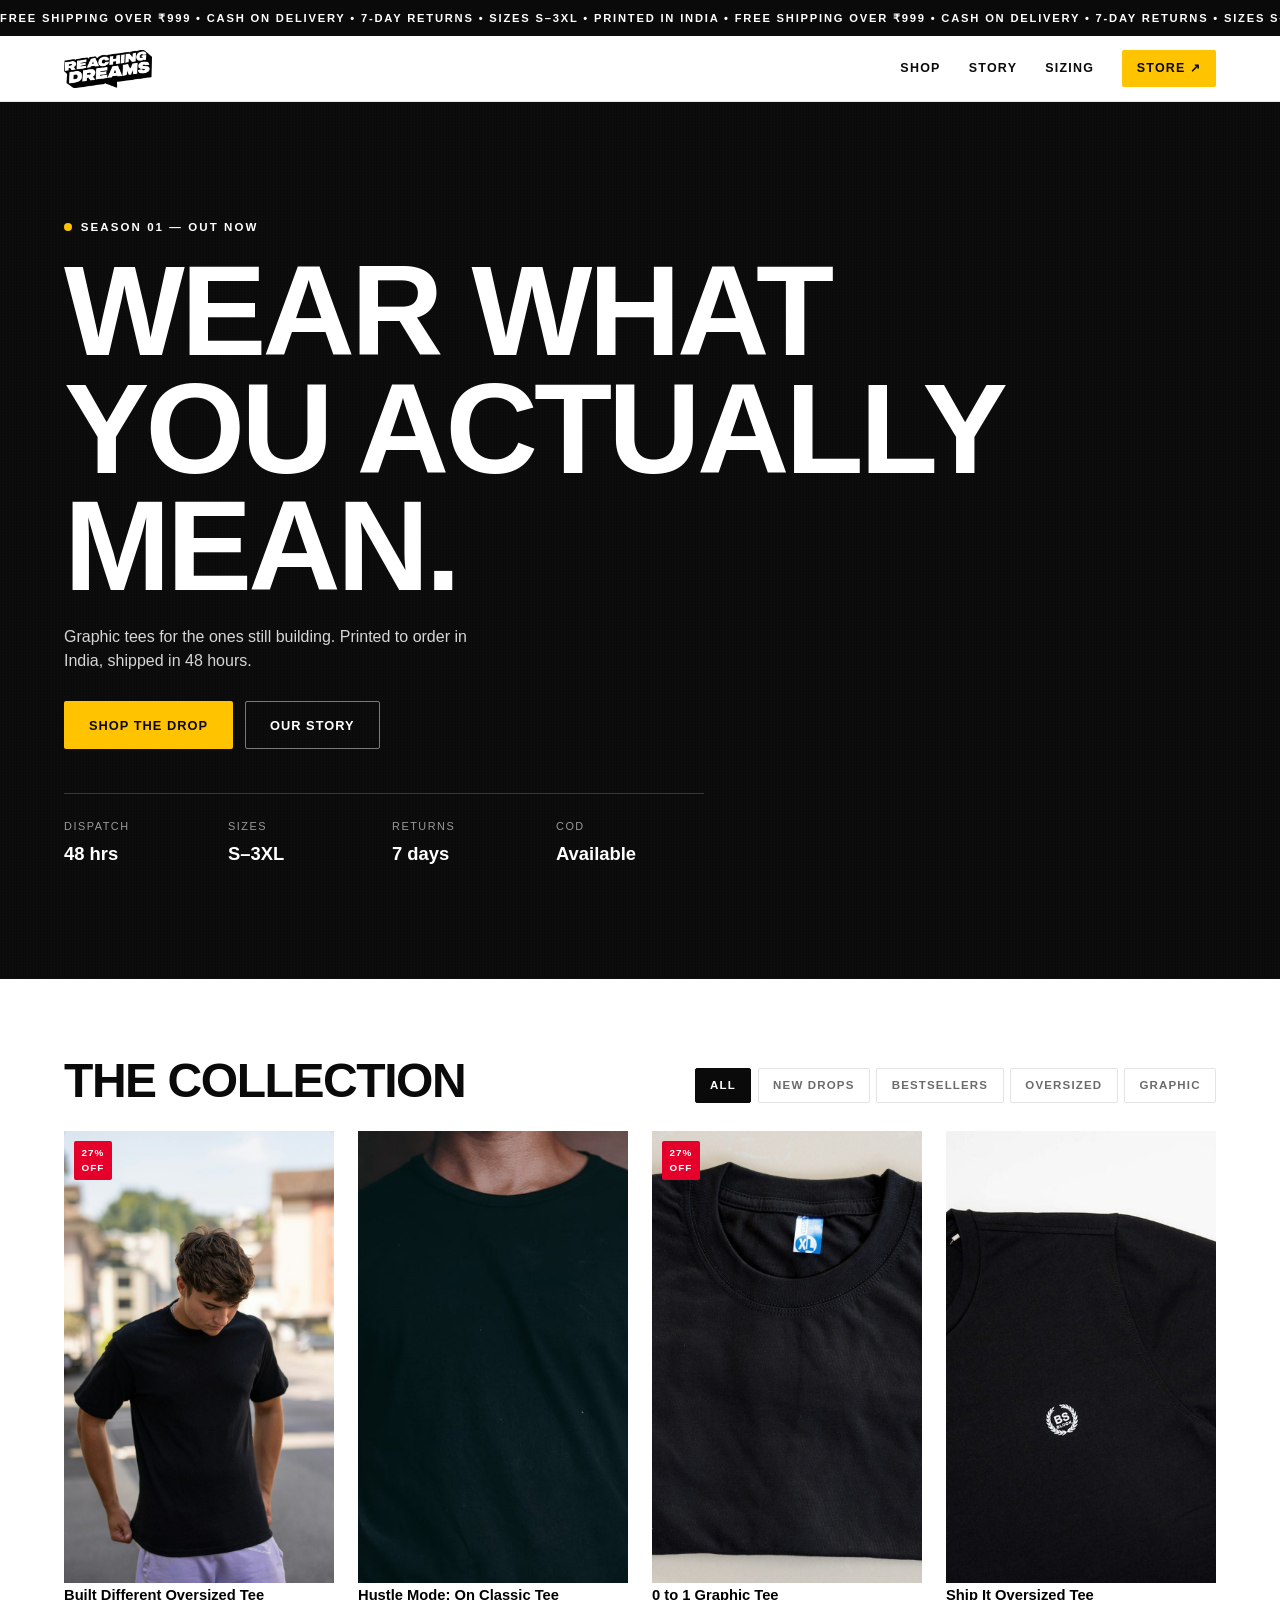
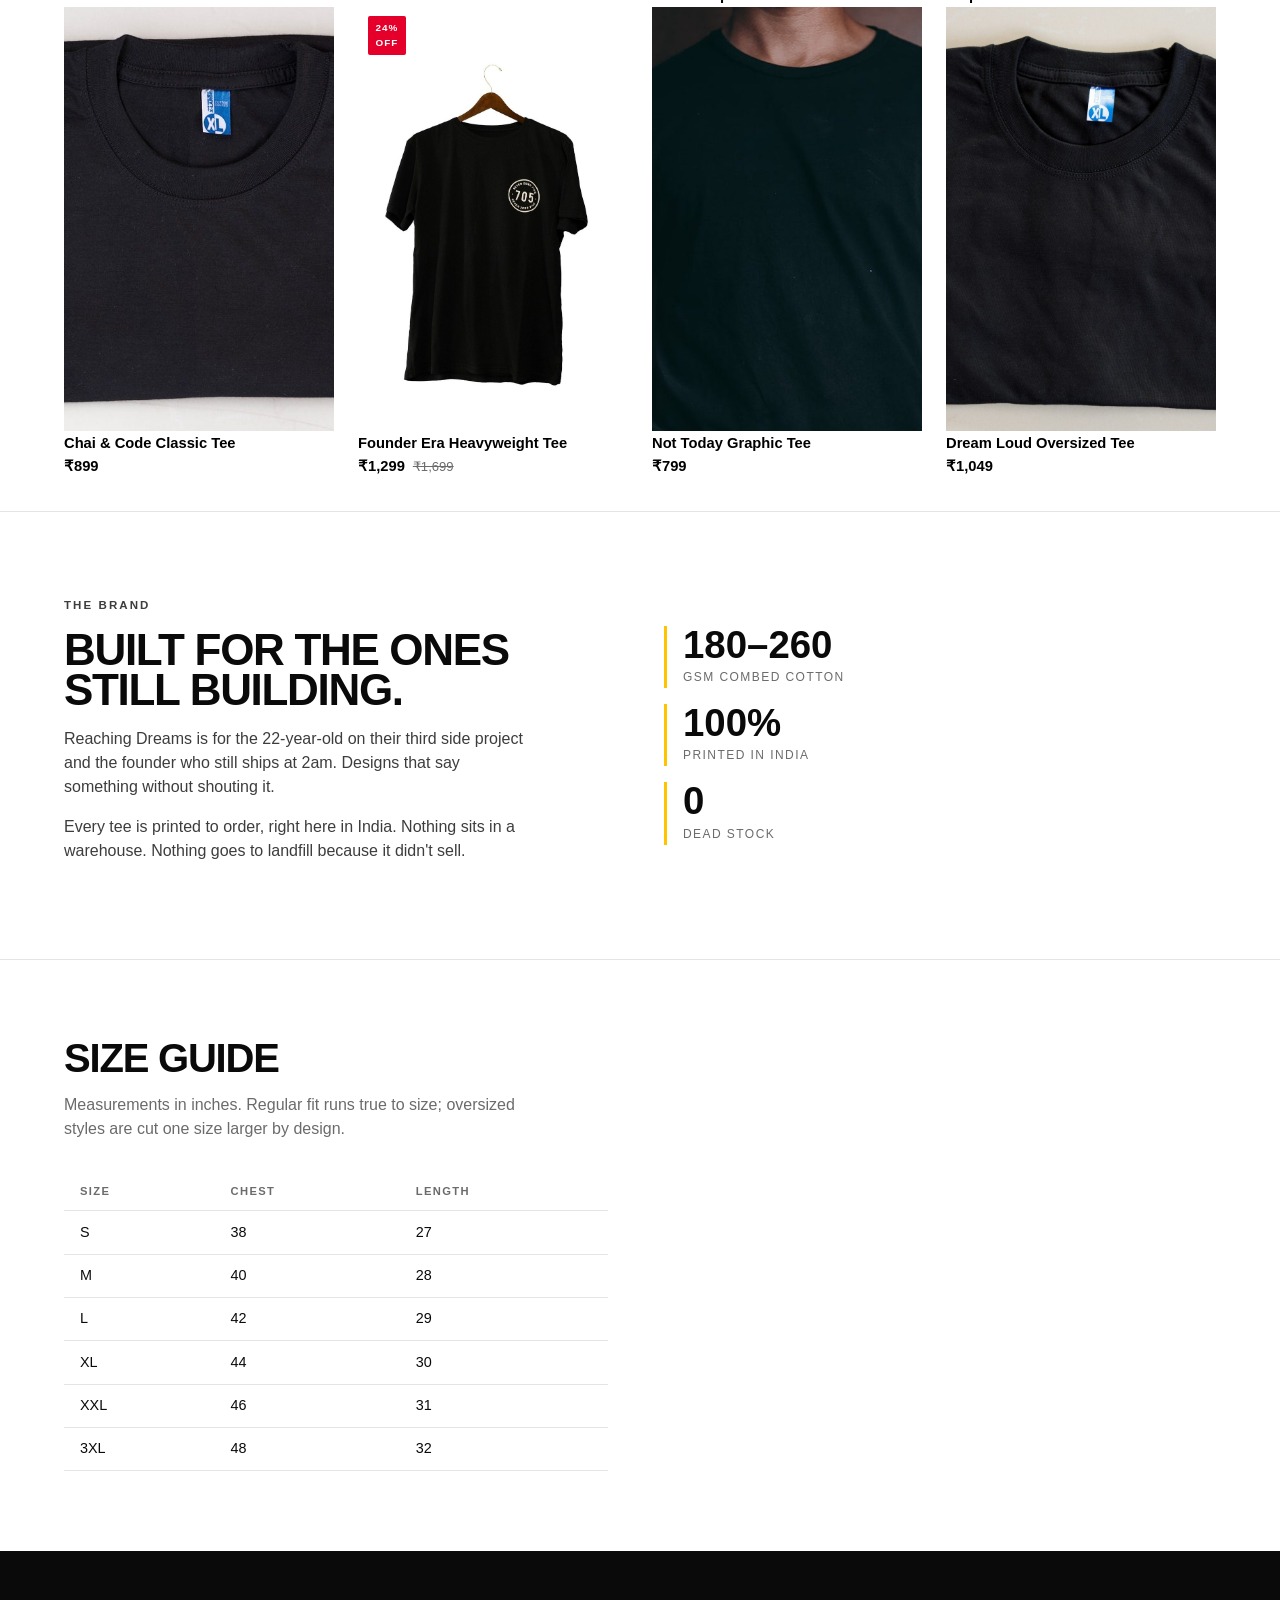
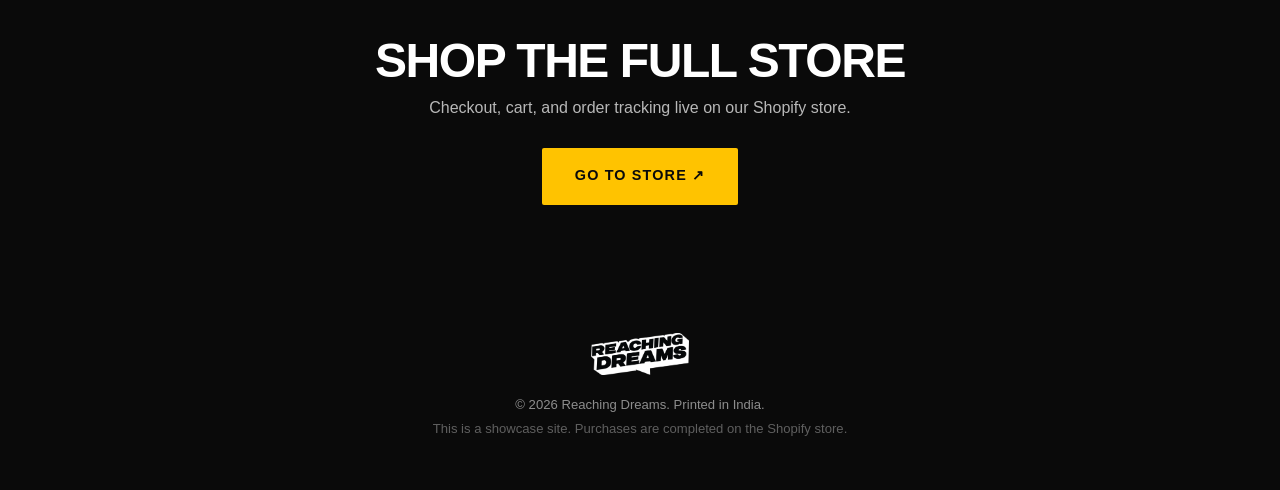
==== index.html @ a36d3ef8 "Static showcase site for GitHub Pages Plain HTML/CSS/vanilla JS, no framework and no build step. Pro" ====
<!doctype html>
<html lang="en">
<head>
<meta charset="utf-8">
<meta name="viewport" content="width=device-width, initial-scale=1">
<title>Reaching Dreams — Men's Graphic Tees, Printed in India</title>
<meta name="description" content="Graphic tees for people building something. Printed to order in India. Free shipping over ₹999, COD available, sizes S–3XL.">
<meta name="theme-color" content="#0A0A0A">
<link rel="icon" href="assets/rd-favicon.png">
<meta property="og:title" content="Reaching Dreams — Men's Graphic Tees">
<meta property="og:description" content="Graphic tees for people building something. Printed to order in India.">
<meta property="og:image" content="assets/rd-logo-on-dark.png">
<link rel="stylesheet" href="styles.css">
</head>
<body>

<a class="skip" href="#shop">Skip to products</a>

<div class="ticker" aria-hidden="true">
  <div class="ticker__track">
    <span>FREE SHIPPING OVER ₹999 • CASH ON DELIVERY • 7-DAY RETURNS • SIZES S–3XL • PRINTED IN INDIA •&nbsp;</span>
    <span>FREE SHIPPING OVER ₹999 • CASH ON DELIVERY • 7-DAY RETURNS • SIZES S–3XL • PRINTED IN INDIA •&nbsp;</span>
  </div>
</div>

<header class="nav">
  <a class="nav__logo" href="#top"><img src="assets/rd-logo-on-light.png" alt="Reaching Dreams"></a>
  <nav class="nav__links">
    <a href="#shop">Shop</a>
    <a href="#story">Story</a>
    <a href="#sizing">Sizing</a>
    <a class="nav__cta" href="https://xu3h0v-gg.myshopify.com" target="_blank" rel="noopener">Store ↗</a>
  </nav>
</header>

<main id="top">

  <section class="hero">
    <div class="hero__grain" aria-hidden="true"></div>
    <div class="hero__inner">
      <p class="eyebrow"><span class="dot"></span>Season 01 — out now</p>
      <h1>WEAR WHAT<br>YOU ACTUALLY<br>MEAN.</h1>
      <p class="hero__sub">Graphic tees for the ones still building. Printed to order in India, shipped in 48 hours.</p>
      <div class="hero__actions">
        <a class="btn btn--primary" href="#shop">Shop the drop</a>
        <a class="btn btn--ghost" href="#story">Our story</a>
      </div>
      <dl class="stats">
        <div><dt>Dispatch</dt><dd>48 hrs</dd></div>
        <div><dt>Sizes</dt><dd>S–3XL</dd></div>
        <div><dt>Returns</dt><dd>7 days</dd></div>
        <div><dt>COD</dt><dd>Available</dd></div>
      </dl>
    </div>
  </section>

  <section class="shop" id="shop">
    <div class="shop__head">
      <h2>THE COLLECTION</h2>
      <div class="filters" role="group" aria-label="Filter products">
        <button class="chip is-active" data-filter="all">All</button>
        <button class="chip" data-filter="new-drops">New Drops</button>
        <button class="chip" data-filter="bestsellers">Bestsellers</button>
        <button class="chip" data-filter="oversized">Oversized</button>
        <button class="chip" data-filter="graphic">Graphic</button>
      </div>
    </div>
    <div class="grid" id="grid" aria-live="polite"></div>
    <p class="grid__empty" id="empty" hidden>Nothing in this category yet.</p>
  </section>

  <section class="story" id="story">
    <div class="story__copy">
      <p class="eyebrow">The brand</p>
      <h2>BUILT FOR THE ONES STILL BUILDING.</h2>
      <p>Reaching Dreams is for the 22-year-old on their third side project and the founder who still ships at 2am. Designs that say something without shouting it.</p>
      <p>Every tee is printed to order, right here in India. Nothing sits in a warehouse. Nothing goes to landfill because it didn't sell.</p>
    </div>
    <div class="story__marks">
      <div><strong>180–260</strong><span>GSM combed cotton</span></div>
      <div><strong>100%</strong><span>Printed in India</span></div>
      <div><strong>0</strong><span>Dead stock</span></div>
    </div>
  </section>

  <section class="sizing" id="sizing">
    <h2>SIZE GUIDE</h2>
    <p class="sizing__note">Measurements in inches. Regular fit runs true to size; oversized styles are cut one size larger by design.</p>
    <div class="table-wrap">
      <table>
        <thead><tr><th>Size</th><th>Chest</th><th>Length</th></tr></thead>
        <tbody>
          <tr><td>S</td><td>38</td><td>27</td></tr>
          <tr><td>M</td><td>40</td><td>28</td></tr>
          <tr><td>L</td><td>42</td><td>29</td></tr>
          <tr><td>XL</td><td>44</td><td>30</td></tr>
          <tr><td>XXL</td><td>46</td><td>31</td></tr>
          <tr><td>3XL</td><td>48</td><td>32</td></tr>
        </tbody>
      </table>
    </div>
  </section>

  <section class="cta">
    <h2>SHOP THE FULL STORE</h2>
    <p>Checkout, cart, and order tracking live on our Shopify store.</p>
    <a class="btn btn--primary btn--lg" href="https://xu3h0v-gg.myshopify.com" target="_blank" rel="noopener">Go to store ↗</a>
  </section>

</main>

<footer class="foot">
  <img src="assets/rd-logo-on-dark.png" alt="Reaching Dreams">
  <p>© <span id="yr"></span> Reaching Dreams. Printed in India.</p>
  <p class="foot__note">This is a showcase site. Purchases are completed on the Shopify store.</p>
</footer>

<dialog class="modal" id="modal">
  <button class="modal__close" id="close" aria-label="Close">&times;</button>
  <div class="modal__body" id="modalBody"></div>
</dialog>

<script src="app.js"></script>
</body>
</html>
---- styles.css ----
/* Reaching Dreams — static showcase site */
:root {
  --ink: #0a0a0a;
  --paper: #ffffff;
  --muted: #6b6b6b;
  --line: #e4e4e4;
  --accent: #ffc300;
  --sale: #e4002b;
  --pad: clamp(1.25rem, 5vw, 5rem);
  --font: "Inter", -apple-system, BlinkMacSystemFont, "Segoe UI", Roboto, Helvetica, Arial, sans-serif;
}

* { box-sizing: border-box; }

html { scroll-behavior: smooth; }

body {
  margin: 0;
  background: var(--paper);
  color: var(--ink);
  font-family: var(--font);
  font-size: 16px;
  line-height: 1.5;
  -webkit-font-smoothing: antialiased;
}

h1, h2, h3 { margin: 0; letter-spacing: -0.03em; line-height: 0.92; text-transform: uppercase; }

img { max-width: 100%; display: block; }

.skip {
  position: absolute;
  left: -9999px;
}
.skip:focus {
  left: 1rem; top: 1rem; z-index: 100;
  background: var(--ink); color: #fff; padding: 0.6rem 1rem;
}

/* ------------------------------------------------------------------ ticker */
.ticker {
  background: var(--ink);
  color: #fff;
  overflow: hidden;
  padding-block: 0.6rem;
  font-size: 0.7rem;
  font-weight: 700;
  letter-spacing: 0.16em;
  white-space: nowrap;
}
.ticker__track { display: flex; width: max-content; animation: slide 32s linear infinite; }
@keyframes slide { to { transform: translateX(-50%); } }

/* --------------------------------------------------------------------- nav */
.nav {
  position: sticky; top: 0; z-index: 50;
  display: flex; align-items: center; justify-content: space-between; gap: 1rem;
  padding: 0.85rem var(--pad);
  background: rgb(255 255 255 / 88%);
  backdrop-filter: blur(10px);
  border-bottom: 1px solid var(--line);
}
.nav__logo img { height: 38px; width: auto; }
.nav__links { display: flex; align-items: center; gap: clamp(0.75rem, 2.5vw, 1.75rem); }
.nav__links a {
  color: var(--ink); text-decoration: none;
  font-size: 0.78rem; font-weight: 700; letter-spacing: 0.1em; text-transform: uppercase;
}
.nav__links a:hover { color: var(--muted); }
.nav__cta {
  background: var(--accent); padding: 0.55rem 0.9rem; border-radius: 2px;
}
.nav__cta:hover { filter: brightness(0.94); color: var(--ink) !important; }

/* -------------------------------------------------------------------- hero */
.hero {
  position: relative; isolation: isolate; overflow: clip;
  background: var(--ink); color: #fff;
  padding: clamp(3.5rem, 10vw, 7rem) var(--pad);
}
.hero__grain {
  position: absolute; inset: -50%; z-index: -1; opacity: 0.14; pointer-events: none;
  background-image: repeating-conic-gradient(rgb(255 255 255 / 9%) 0% 25%, transparent 0% 50%);
  background-size: 3px 3px;
  animation: grain 6s steps(6) infinite;
}
@keyframes grain {
  0%{transform:translate(0,0)} 20%{transform:translate(-3%,2%)} 40%{transform:translate(2%,-3%)}
  60%{transform:translate(-2%,-2%)} 80%{transform:translate(3%,3%)} 100%{transform:translate(0,0)}
}
.hero h1 { font-size: clamp(2.6rem, 10.5vw, 8rem); font-weight: 800; }
.hero__sub { max-width: 46ch; color: #d6d6d6; margin: 1.25rem 0 0; }
.hero__actions { display: flex; flex-wrap: wrap; gap: 0.75rem; margin-top: 1.75rem; }

.eyebrow {
  display: inline-flex; align-items: center; gap: 0.55rem; margin: 0 0 1rem;
  font-size: 0.72rem; font-weight: 700; letter-spacing: 0.18em; text-transform: uppercase;
}
.dot {
  width: 0.5rem; height: 0.5rem; border-radius: 50%;
  background: var(--accent); box-shadow: 0 0 0 0 var(--accent);
  animation: pulse 2s ease-out infinite;
}
@keyframes pulse { to { box-shadow: 0 0 0 0.7rem rgb(255 195 0 / 0%); } }

.stats {
  display: grid; grid-template-columns: repeat(auto-fit, minmax(7rem, 1fr));
  gap: 1rem; margin: 2.75rem 0 0; padding-top: 1.5rem;
  border-top: 1px solid rgb(255 255 255 / 18%); max-width: 40rem;
}
.stats dt { font-size: 0.68rem; letter-spacing: 0.14em; text-transform: uppercase; color: #9a9a9a; }
.stats dd { margin: 0.3rem 0 0; font-size: 1.15rem; font-weight: 800; }

/* ------------------------------------------------------------------ button */
.btn {
  display: inline-flex; align-items: center; gap: 0.5rem;
  padding: 0.85rem 1.5rem; border-radius: 2px; border: 1px solid transparent;
  font-size: 0.8rem; font-weight: 800; letter-spacing: 0.08em; text-transform: uppercase;
  text-decoration: none; cursor: pointer;
  transition: transform 0.16s ease, filter 0.16s ease;
}
.btn--primary { background: var(--accent); color: var(--ink); }
.btn--ghost { background: transparent; color: #fff; border-color: rgb(255 255 255 / 45%); }
.btn--lg { padding: 1.05rem 2rem; font-size: 0.9rem; }
.btn:hover { transform: translateY(-2px); filter: brightness(1.05); }

/* -------------------------------------------------------------------- shop */
.shop { padding: clamp(2.5rem, 7vw, 5rem) var(--pad); }
.shop__head {
  display: flex; flex-wrap: wrap; align-items: end; justify-content: space-between;
  gap: 1rem; margin-bottom: 1.75rem;
}
.shop h2 { font-size: clamp(1.75rem, 5vw, 3rem); font-weight: 800; }
.filters { display: flex; flex-wrap: wrap; gap: 0.4rem; }
.chip {
  padding: 0.5rem 0.9rem; border: 1px solid var(--line); background: #fff; color: var(--muted);
  font: inherit; font-size: 0.72rem; font-weight: 700; letter-spacing: 0.1em; text-transform: uppercase;
  border-radius: 2px; cursor: pointer;
}
.chip:hover { border-color: var(--ink); color: var(--ink); }
.chip.is-active { background: var(--ink); border-color: var(--ink); color: #fff; }

.grid {
  display: grid; gap: clamp(0.75rem, 2vw, 1.5rem);
  grid-template-columns: repeat(auto-fill, minmax(min(100%, 15rem), 1fr));
}
.grid__empty { color: var(--muted); }

.card { border: 0; background: none; padding: 0; text-align: left; font: inherit; cursor: pointer; }
.card__media {
  position: relative; overflow: hidden; background: #f4f4f4; aspect-ratio: 4 / 5; border-radius: 2px;
}
.card__media img {
  width: 100%; height: 100%; object-fit: cover;
  transition: transform 0.55s cubic-bezier(0.2, 0.6, 0.2, 1), opacity 0.3s ease;
}
.card__media img + img { position: absolute; inset: 0; opacity: 0; }
.card:hover .card__media img + img { opacity: 1; }
.card:hover .card__media img { transform: scale(1.05); }
.badge {
  position: absolute; top: 0.6rem; left: 0.6rem; z-index: 2;
  background: var(--sale); color: #fff; padding: 0.3rem 0.5rem; border-radius: 2px;
  font-size: 0.62rem; font-weight: 800; letter-spacing: 0.1em; text-transform: uppercase;
}
.card__title { margin: 0.7rem 0 0.2rem; font-size: 0.92rem; font-weight: 600; line-height: 1.3; }
.card__price { display: flex; align-items: baseline; gap: 0.5rem; font-size: 0.92rem; font-weight: 700; }
.card__was { color: var(--muted); font-weight: 400; text-decoration: line-through; font-size: 0.82rem; }

/* ------------------------------------------------------------------- story */
.story {
  display: grid; gap: clamp(1.5rem, 4vw, 3rem);
  grid-template-columns: repeat(auto-fit, minmax(min(100%, 20rem), 1fr));
  align-items: center;
  padding: clamp(2.5rem, 7vw, 5rem) var(--pad);
  border-block: 1px solid var(--line);
}
.story h2 { font-size: clamp(1.6rem, 4.5vw, 2.75rem); font-weight: 800; margin-bottom: 1rem; }
.story p { color: #3d3d3d; max-width: 52ch; }
.story__marks { display: grid; gap: 1rem; }
.story__marks div { border-left: 3px solid var(--accent); padding-left: 1rem; }
.story__marks strong { display: block; font-size: clamp(1.6rem, 4vw, 2.4rem); font-weight: 800; line-height: 1; }
.story__marks span { font-size: 0.75rem; letter-spacing: 0.12em; text-transform: uppercase; color: var(--muted); }

/* ------------------------------------------------------------------ sizing */
.sizing { padding: clamp(2.5rem, 7vw, 5rem) var(--pad); }
.sizing h2 { font-size: clamp(1.6rem, 4.5vw, 2.5rem); font-weight: 800; }
.sizing__note { color: var(--muted); max-width: 55ch; }
.table-wrap { overflow-x: auto; }
table { border-collapse: collapse; width: 100%; max-width: 34rem; margin-top: 1rem; }
th, td { text-align: left; padding: 0.65rem 1rem; border-bottom: 1px solid var(--line); font-size: 0.9rem; }
th { font-size: 0.7rem; letter-spacing: 0.12em; text-transform: uppercase; color: var(--muted); }

/* --------------------------------------------------------------------- cta */
.cta { background: var(--ink); color: #fff; text-align: center; padding: clamp(3rem, 8vw, 5.5rem) var(--pad); }
.cta h2 { font-size: clamp(1.75rem, 5vw, 3rem); font-weight: 800; }
.cta p { color: #b8b8b8; margin: 0.75rem 0 1.75rem; }

/* ------------------------------------------------------------------- footer */
.foot { background: var(--ink); color: #8d8d8d; text-align: center; padding: 2.5rem var(--pad) 3rem; }
.foot img { height: 42px; width: auto; margin: 0 auto 1.25rem; }
.foot p { margin: 0.25rem 0; font-size: 0.82rem; }
.foot__note { color: #5f5f5f; font-size: 0.72rem; }

/* -------------------------------------------------------------------- modal */
.modal {
  border: 0; padding: 0; max-width: min(56rem, 94vw); width: 100%;
  border-radius: 3px; background: #fff; color: var(--ink);
}
.modal::backdrop { background: rgb(0 0 0 / 68%); backdrop-filter: blur(3px); }
.modal__close {
  position: absolute; top: 0.4rem; right: 0.6rem; z-index: 3;
  border: 0; background: none; font-size: 2rem; line-height: 1; cursor: pointer; color: var(--ink);
}
.modal__body { display: grid; grid-template-columns: repeat(auto-fit, minmax(min(100%, 18rem), 1fr)); }
.modal__media { background: #f4f4f4; }
.modal__media img { width: 100%; height: 100%; object-fit: cover; aspect-ratio: 4/5; }
.modal__info { padding: clamp(1.25rem, 3vw, 2rem); }
.modal__info h3 { font-size: clamp(1.3rem, 3.5vw, 2rem); font-weight: 800; }
.modal__price { display: flex; align-items: baseline; gap: 0.6rem; margin: 0.75rem 0; font-size: 1.2rem; font-weight: 800; }
.modal__desc { color: #444; font-size: 0.92rem; }
.sizes { display: flex; flex-wrap: wrap; gap: 0.4rem; margin: 1rem 0 1.5rem; }
.sizes span {
  border: 1px solid var(--line); padding: 0.45rem 0.7rem; border-radius: 2px;
  font-size: 0.78rem; font-weight: 700;
}

@media (prefers-reduced-motion: reduce) {
  html { scroll-behavior: auto; }
  .ticker__track, .hero__grain, .dot { animation: none; }
  .btn, .card__media img { transition: none; }
}
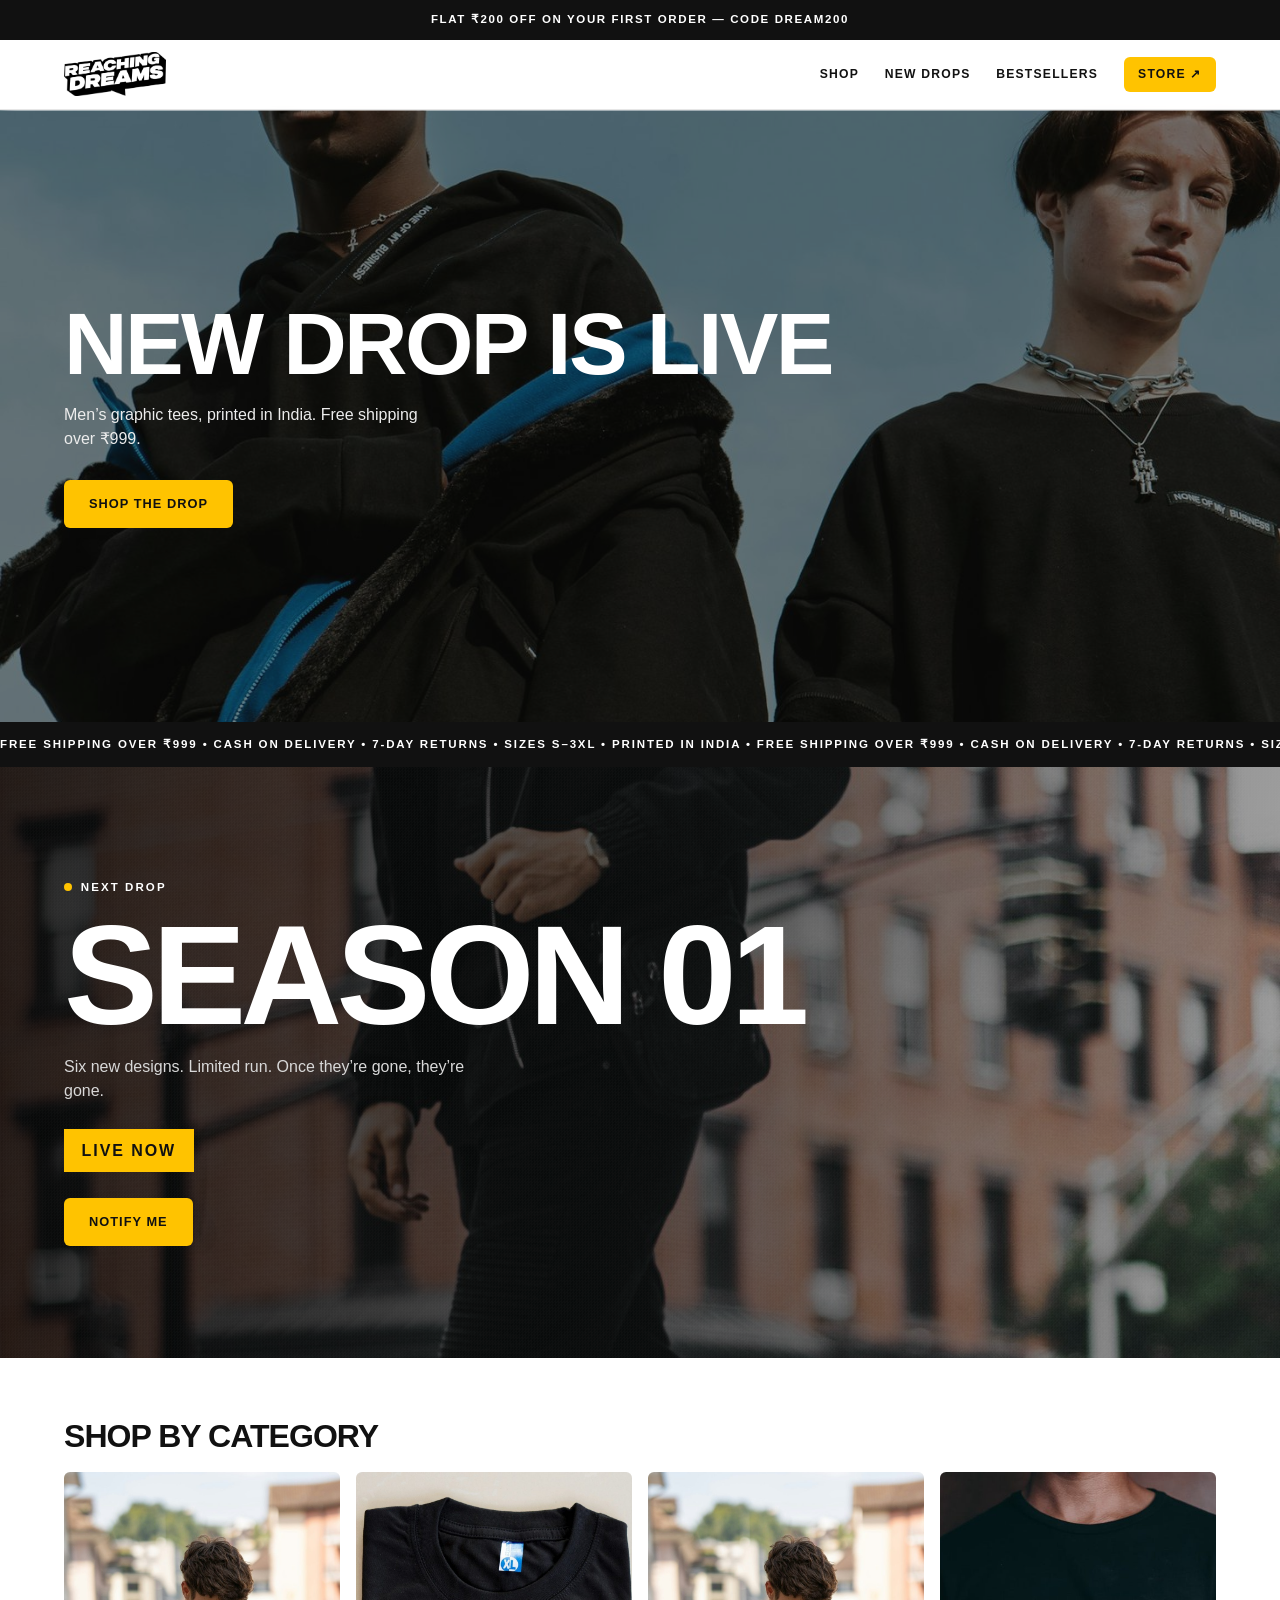
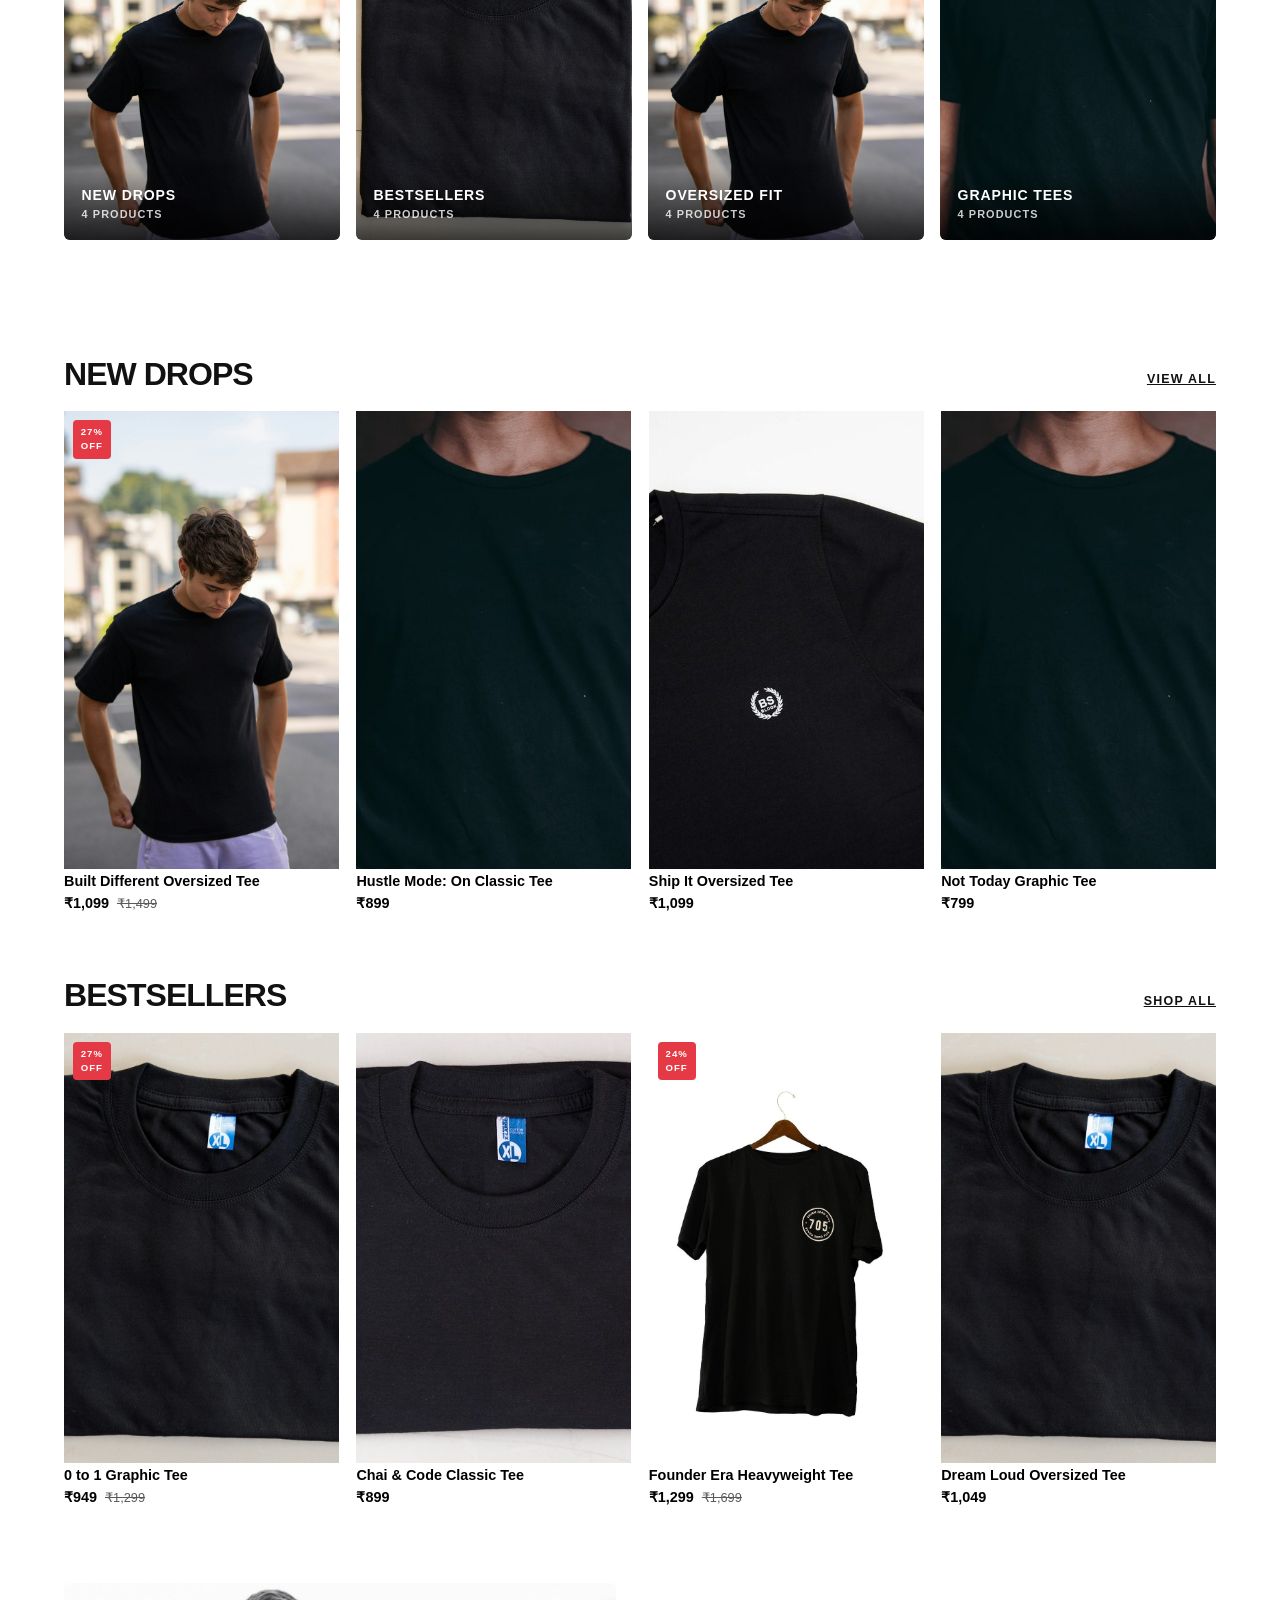
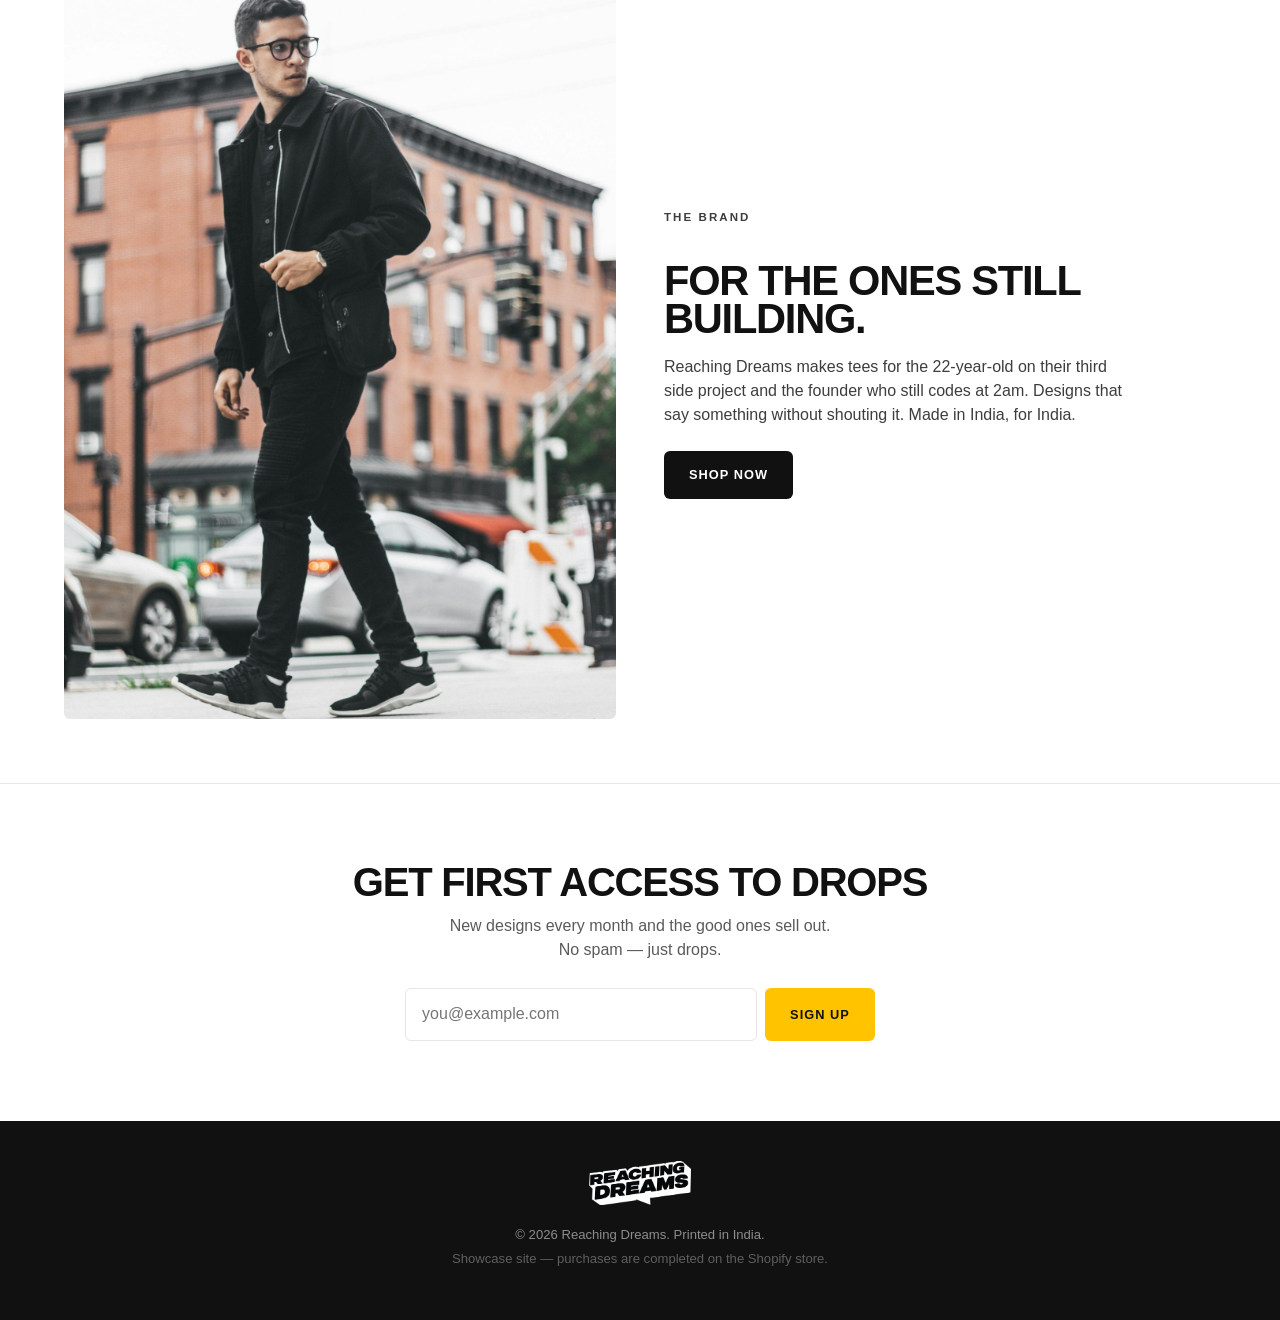
==== commit 84fd6c07: "Mirror the Shopify homepage exactly Rebuilt to match templates/index.json on theme #164834902228: sa" ====
--- a/index.html
+++ b/index.html
@@ -14,97 +14,107 @@
 </head>
 <body>
 
-<a class="skip" href="#shop">Skip to products</a>
+<a class="skip" href="#new-drops">Skip to products</a>
 
-<div class="ticker" aria-hidden="true">
-  <div class="ticker__track">
-    <span>FREE SHIPPING OVER ₹999 • CASH ON DELIVERY • 7-DAY RETURNS • SIZES S–3XL • PRINTED IN INDIA •&nbsp;</span>
-    <span>FREE SHIPPING OVER ₹999 • CASH ON DELIVERY • 7-DAY RETURNS • SIZES S–3XL • PRINTED IN INDIA •&nbsp;</span>
-  </div>
-</div>
+<!-- announcement bar -->
+<div class="announce">FLAT ₹200 OFF ON YOUR FIRST ORDER — CODE DREAM200</div>
 
+<!-- header -->
 <header class="nav">
   <a class="nav__logo" href="#top"><img src="assets/rd-logo-on-light.png" alt="Reaching Dreams"></a>
   <nav class="nav__links">
-    <a href="#shop">Shop</a>
-    <a href="#story">Story</a>
-    <a href="#sizing">Sizing</a>
+    <a href="#categories">Shop</a>
+    <a href="#new-drops">New Drops</a>
+    <a href="#bestsellers">Bestsellers</a>
     <a class="nav__cta" href="https://xu3h0v-gg.myshopify.com" target="_blank" rel="noopener">Store ↗</a>
   </nav>
 </header>
 
 <main id="top">
 
+  <!-- 1 ── hero -->
   <section class="hero">
-    <div class="hero__grain" aria-hidden="true"></div>
+    <img class="hero__bg" src="assets/hero.jpg" alt="" aria-hidden="true">
+    <div class="hero__scrim" aria-hidden="true"></div>
     <div class="hero__inner">
-      <p class="eyebrow"><span class="dot"></span>Season 01 — out now</p>
-      <h1>WEAR WHAT<br>YOU ACTUALLY<br>MEAN.</h1>
-      <p class="hero__sub">Graphic tees for the ones still building. Printed to order in India, shipped in 48 hours.</p>
-      <div class="hero__actions">
-        <a class="btn btn--primary" href="#shop">Shop the drop</a>
-        <a class="btn btn--ghost" href="#story">Our story</a>
-      </div>
-      <dl class="stats">
-        <div><dt>Dispatch</dt><dd>48 hrs</dd></div>
-        <div><dt>Sizes</dt><dd>S–3XL</dd></div>
-        <div><dt>Returns</dt><dd>7 days</dd></div>
-        <div><dt>COD</dt><dd>Available</dd></div>
-      </dl>
+      <h1>NEW DROP IS LIVE</h1>
+      <p class="hero__sub">Men’s graphic tees, printed in India. Free shipping over ₹999.</p>
+      <a class="btn btn--primary" href="#new-drops">SHOP THE DROP</a>
     </div>
   </section>
 
-  <section class="shop" id="shop">
-    <div class="shop__head">
-      <h2>THE COLLECTION</h2>
-      <div class="filters" role="group" aria-label="Filter products">
-        <button class="chip is-active" data-filter="all">All</button>
-        <button class="chip" data-filter="new-drops">New Drops</button>
-        <button class="chip" data-filter="bestsellers">Bestsellers</button>
-        <button class="chip" data-filter="oversized">Oversized</button>
-        <button class="chip" data-filter="graphic">Graphic</button>
+  <!-- 2 ── ticker -->
+  <div class="ticker" aria-hidden="true">
+    <div class="ticker__track">
+      <span>FREE SHIPPING OVER ₹999 • CASH ON DELIVERY • 7-DAY RETURNS • SIZES S–3XL • PRINTED IN INDIA •&nbsp;</span>
+      <span>FREE SHIPPING OVER ₹999 • CASH ON DELIVERY • 7-DAY RETURNS • SIZES S–3XL • PRINTED IN INDIA •&nbsp;</span>
+    </div>
+  </div>
+
+  <!-- 3 ── drop countdown -->
+  <section class="drop">
+    <img class="drop__bg" src="assets/story.jpg" alt="" aria-hidden="true">
+    <div class="drop__scrim" aria-hidden="true"></div>
+    <div class="drop__grain" aria-hidden="true"></div>
+    <div class="drop__inner">
+      <p class="eyebrow"><span class="dot"></span>Next drop</p>
+      <h2 class="drop__heading">SEASON 01</h2>
+      <p class="drop__sub">Six new designs. Limited run. Once they’re gone, they’re gone.</p>
+      <div class="drop__timer" id="timer" data-deadline="2026-08-15T18:00:00+05:30" role="timer">
+        <div class="drop__unit"><span class="drop__num" data-unit="days">--</span><span class="drop__label">days</span></div>
+        <div class="drop__unit"><span class="drop__num" data-unit="hours">--</span><span class="drop__label">hours</span></div>
+        <div class="drop__unit"><span class="drop__num" data-unit="mins">--</span><span class="drop__label">mins</span></div>
+        <div class="drop__unit"><span class="drop__num" data-unit="secs">--</span><span class="drop__label">secs</span></div>
       </div>
-    </div>
-    <div class="grid" id="grid" aria-live="polite"></div>
-    <p class="grid__empty" id="empty" hidden>Nothing in this category yet.</p>
-  </section>
-
-  <section class="story" id="story">
-    <div class="story__copy">
-      <p class="eyebrow">The brand</p>
-      <h2>BUILT FOR THE ONES STILL BUILDING.</h2>
-      <p>Reaching Dreams is for the 22-year-old on their third side project and the founder who still ships at 2am. Designs that say something without shouting it.</p>
-      <p>Every tee is printed to order, right here in India. Nothing sits in a warehouse. Nothing goes to landfill because it didn't sell.</p>
-    </div>
-    <div class="story__marks">
-      <div><strong>180–260</strong><span>GSM combed cotton</span></div>
-      <div><strong>100%</strong><span>Printed in India</span></div>
-      <div><strong>0</strong><span>Dead stock</span></div>
+      <a class="btn btn--primary" href="#signup">Notify me</a>
     </div>
   </section>
 
-  <section class="sizing" id="sizing">
-    <h2>SIZE GUIDE</h2>
-    <p class="sizing__note">Measurements in inches. Regular fit runs true to size; oversized styles are cut one size larger by design.</p>
-    <div class="table-wrap">
-      <table>
-        <thead><tr><th>Size</th><th>Chest</th><th>Length</th></tr></thead>
-        <tbody>
-          <tr><td>S</td><td>38</td><td>27</td></tr>
-          <tr><td>M</td><td>40</td><td>28</td></tr>
-          <tr><td>L</td><td>42</td><td>29</td></tr>
-          <tr><td>XL</td><td>44</td><td>30</td></tr>
-          <tr><td>XXL</td><td>46</td><td>31</td></tr>
-          <tr><td>3XL</td><td>48</td><td>32</td></tr>
-        </tbody>
-      </table>
+  <!-- 4 ── category tiles -->
+  <section class="cats" id="categories">
+    <h2 class="sec-title">SHOP BY CATEGORY</h2>
+    <div class="cats__grid" id="cats"></div>
+  </section>
+
+  <!-- 5 ── new drops -->
+  <section class="shop" id="new-drops">
+    <div class="shop__head">
+      <h3 class="sec-title">NEW DROPS</h3>
+      <a class="link" href="https://xu3h0v-gg.myshopify.com/collections/new-drops" target="_blank" rel="noopener">View all</a>
+    </div>
+    <div class="grid" data-collection="new-drops"></div>
+  </section>
+
+  <!-- 6 ── bestsellers -->
+  <section class="shop" id="bestsellers">
+    <div class="shop__head">
+      <h3 class="sec-title">BESTSELLERS</h3>
+      <a class="link" href="https://xu3h0v-gg.myshopify.com/collections/bestsellers" target="_blank" rel="noopener">Shop all</a>
+    </div>
+    <div class="grid" data-collection="bestsellers"></div>
+  </section>
+
+  <!-- 7 ── brand story -->
+  <section class="story" id="story">
+    <div class="story__media"><img src="assets/story.jpg" alt="Reaching Dreams"></div>
+    <div class="story__copy">
+      <p class="eyebrow">THE BRAND</p>
+      <h2>For the ones still building.</h2>
+      <p>Reaching Dreams makes tees for the 22-year-old on their third side project and the founder who still codes at 2am. Designs that say something without shouting it. Made in India, for India.</p>
+      <a class="btn btn--dark" href="#new-drops">Shop now</a>
     </div>
   </section>
 
-  <section class="cta">
-    <h2>SHOP THE FULL STORE</h2>
-    <p>Checkout, cart, and order tracking live on our Shopify store.</p>
-    <a class="btn btn--primary btn--lg" href="https://xu3h0v-gg.myshopify.com" target="_blank" rel="noopener">Go to store ↗</a>
+  <!-- 8 ── email signup -->
+  <section class="signup" id="signup">
+    <h2>GET FIRST ACCESS TO DROPS</h2>
+    <p>New designs every month and the good ones sell out. No spam — just drops.</p>
+    <form class="signup__form" id="signupForm">
+      <label class="sr-only" for="email">Email address</label>
+      <input id="email" type="email" required placeholder="you@example.com" autocomplete="email">
+      <button class="btn btn--primary" type="submit">Sign up</button>
+    </form>
+    <p class="signup__note" id="signupNote" hidden></p>
   </section>
 
 </main>
@@ -112,7 +122,7 @@
 <footer class="foot">
   <img src="assets/rd-logo-on-dark.png" alt="Reaching Dreams">
   <p>© <span id="yr"></span> Reaching Dreams. Printed in India.</p>
-  <p class="foot__note">This is a showcase site. Purchases are completed on the Shopify store.</p>
+  <p class="foot__note">Showcase site — purchases are completed on the Shopify store.</p>
 </footer>
 
 <dialog class="modal" id="modal">
--- a/styles.css
+++ b/styles.css
@@ -1,231 +1,240 @@
-/* Reaching Dreams — static showcase site */
+/* Reaching Dreams — static mirror of the Shopify homepage.
+   Section order and copy match templates/index.json on theme #164834902228. */
 :root {
-  --ink: #0a0a0a;
+  --ink: #111111;
   --paper: #ffffff;
-  --muted: #6b6b6b;
-  --line: #e4e4e4;
-  --accent: #ffc300;
-  --sale: #e4002b;
+  --muted: #5a5a5a;
+  --line: #e6e6e6;
+  --accent: #ffc300;          /* primary CTA, matches theme */
+  --sale: #e63946;            /* sale badge, matches theme */
   --pad: clamp(1.25rem, 5vw, 5rem);
+  --radius: 6px;              /* theme card_corner_radius */
   --font: "Inter", -apple-system, BlinkMacSystemFont, "Segoe UI", Roboto, Helvetica, Arial, sans-serif;
 }
 
 * { box-sizing: border-box; }
-
 html { scroll-behavior: smooth; }
 
 body {
-  margin: 0;
-  background: var(--paper);
-  color: var(--ink);
-  font-family: var(--font);
-  font-size: 16px;
-  line-height: 1.5;
+  margin: 0; background: var(--paper); color: var(--ink);
+  font-family: var(--font); font-size: 16px; line-height: 1.5;
   -webkit-font-smoothing: antialiased;
 }
 
 h1, h2, h3 { margin: 0; letter-spacing: -0.03em; line-height: 0.92; text-transform: uppercase; }
-
 img { max-width: 100%; display: block; }
 
-.skip {
-  position: absolute;
-  left: -9999px;
-}
-.skip:focus {
-  left: 1rem; top: 1rem; z-index: 100;
-  background: var(--ink); color: #fff; padding: 0.6rem 1rem;
-}
-
-/* ------------------------------------------------------------------ ticker */
-.ticker {
-  background: var(--ink);
-  color: #fff;
-  overflow: hidden;
-  padding-block: 0.6rem;
-  font-size: 0.7rem;
-  font-weight: 700;
-  letter-spacing: 0.16em;
-  white-space: nowrap;
-}
-.ticker__track { display: flex; width: max-content; animation: slide 32s linear infinite; }
-@keyframes slide { to { transform: translateX(-50%); } }
+.sr-only, .skip { position: absolute; left: -9999px; }
+.skip:focus { left: 1rem; top: 1rem; z-index: 100; background: var(--ink); color: #fff; padding: .6rem 1rem; }
+
+.sec-title { font-size: clamp(1.35rem, 3.6vw, 2rem); font-weight: 800; }
+.link {
+  color: var(--ink); font-size: .78rem; font-weight: 700;
+  letter-spacing: .1em; text-transform: uppercase;
+}
+
+/* ----------------------------------------------------------- announcement */
+.announce {
+  background: #111; color: #fff; text-align: center;
+  padding: .7rem 1rem; font-size: .72rem; font-weight: 700; letter-spacing: .14em;
+}
 
 /* --------------------------------------------------------------------- nav */
 .nav {
   position: sticky; top: 0; z-index: 50;
   display: flex; align-items: center; justify-content: space-between; gap: 1rem;
-  padding: 0.85rem var(--pad);
-  background: rgb(255 255 255 / 88%);
-  backdrop-filter: blur(10px);
+  padding: .8rem var(--pad);
+  background: rgb(255 255 255 / 90%); backdrop-filter: blur(10px);
   border-bottom: 1px solid var(--line);
 }
-.nav__logo img { height: 38px; width: auto; }
-.nav__links { display: flex; align-items: center; gap: clamp(0.75rem, 2.5vw, 1.75rem); }
+.nav__logo img { height: 44px; width: auto; }
+@media (max-width: 640px) { .nav__logo img { height: 32px; } }
+.nav__links { display: flex; align-items: center; gap: clamp(.7rem, 2.5vw, 1.6rem); }
 .nav__links a {
   color: var(--ink); text-decoration: none;
-  font-size: 0.78rem; font-weight: 700; letter-spacing: 0.1em; text-transform: uppercase;
+  font-size: .76rem; font-weight: 700; letter-spacing: .1em; text-transform: uppercase;
 }
 .nav__links a:hover { color: var(--muted); }
-.nav__cta {
-  background: var(--accent); padding: 0.55rem 0.9rem; border-radius: 2px;
-}
-.nav__cta:hover { filter: brightness(0.94); color: var(--ink) !important; }
+.nav__cta { background: var(--accent); padding: .55rem .9rem; border-radius: var(--radius); }
+.nav__cta:hover { color: var(--ink); filter: brightness(.94); }
 
 /* -------------------------------------------------------------------- hero */
 .hero {
   position: relative; isolation: isolate; overflow: clip;
-  background: var(--ink); color: #fff;
-  padding: clamp(3.5rem, 10vw, 7rem) var(--pad);
-}
-.hero__grain {
-  position: absolute; inset: -50%; z-index: -1; opacity: 0.14; pointer-events: none;
+  min-height: clamp(26rem, 68vh, 40rem);
+  display: grid; align-items: center;
+  padding: clamp(3rem, 9vw, 6rem) var(--pad);
+  color: #fff;
+}
+.hero__bg { position: absolute; inset: 0; width: 100%; height: 100%; object-fit: cover; z-index: -2; }
+.hero__scrim { position: absolute; inset: 0; z-index: -1; background: rgb(13 13 13 / 50%); }
+.hero h1 { font-size: clamp(2.5rem, 9vw, 5.5rem); font-weight: 800; }
+.hero__sub { max-width: 42ch; margin: 1.1rem 0 1.8rem; color: #ececec; }
+
+/* ------------------------------------------------------------------ ticker */
+.ticker {
+  background: #111; color: #fff; overflow: hidden; padding-block: .85rem;
+  font-size: .72rem; font-weight: 700; letter-spacing: .16em; white-space: nowrap;
+}
+.ticker__track { display: flex; width: max-content; animation: slide 32s linear infinite; }
+@keyframes slide { to { transform: translateX(-50%); } }
+
+/* -------------------------------------------------------------------- drop */
+.drop {
+  position: relative; isolation: isolate; overflow: clip;
+  background: #0a0a0a; color: #fff;
+  padding: clamp(3.5rem, 9vw, 7rem) var(--pad);
+}
+.drop__bg { position: absolute; inset: 0; width: 100%; height: 100%; object-fit: cover; z-index: -3; }
+.drop__scrim {
+  position: absolute; inset: 0; z-index: -2;
+  background: linear-gradient(100deg, rgb(0 0 0 / 84%) 0%, rgb(0 0 0 / 64%) 45%, rgb(0 0 0 / 34%) 100%);
+}
+.drop__grain {
+  position: absolute; inset: -50%; z-index: -1; opacity: .16; pointer-events: none;
   background-image: repeating-conic-gradient(rgb(255 255 255 / 9%) 0% 25%, transparent 0% 50%);
-  background-size: 3px 3px;
-  animation: grain 6s steps(6) infinite;
+  background-size: 3px 3px; animation: grain 6s steps(6) infinite;
 }
 @keyframes grain {
   0%{transform:translate(0,0)} 20%{transform:translate(-3%,2%)} 40%{transform:translate(2%,-3%)}
   60%{transform:translate(-2%,-2%)} 80%{transform:translate(3%,3%)} 100%{transform:translate(0,0)}
 }
-.hero h1 { font-size: clamp(2.6rem, 10.5vw, 8rem); font-weight: 800; }
-.hero__sub { max-width: 46ch; color: #d6d6d6; margin: 1.25rem 0 0; }
-.hero__actions { display: flex; flex-wrap: wrap; gap: 0.75rem; margin-top: 1.75rem; }
+.drop__inner { max-width: 62rem; display: grid; gap: 1.2rem; justify-items: start; }
+.drop__heading { font-size: clamp(2.75rem, 11vw, 9rem); font-weight: 800; line-height: .86; letter-spacing: -.04em; }
+.drop__sub { margin: 0; max-width: 46ch; color: #d8d8d8; }
 
 .eyebrow {
-  display: inline-flex; align-items: center; gap: 0.55rem; margin: 0 0 1rem;
-  font-size: 0.72rem; font-weight: 700; letter-spacing: 0.18em; text-transform: uppercase;
+  display: inline-flex; align-items: center; gap: .55rem; margin: 0;
+  font-size: .72rem; font-weight: 700; letter-spacing: .18em; text-transform: uppercase;
 }
 .dot {
-  width: 0.5rem; height: 0.5rem; border-radius: 50%;
-  background: var(--accent); box-shadow: 0 0 0 0 var(--accent);
-  animation: pulse 2s ease-out infinite;
-}
-@keyframes pulse { to { box-shadow: 0 0 0 0.7rem rgb(255 195 0 / 0%); } }
-
-.stats {
-  display: grid; grid-template-columns: repeat(auto-fit, minmax(7rem, 1fr));
-  gap: 1rem; margin: 2.75rem 0 0; padding-top: 1.5rem;
-  border-top: 1px solid rgb(255 255 255 / 18%); max-width: 40rem;
-}
-.stats dt { font-size: 0.68rem; letter-spacing: 0.14em; text-transform: uppercase; color: #9a9a9a; }
-.stats dd { margin: 0.3rem 0 0; font-size: 1.15rem; font-weight: 800; }
+  width: .5rem; height: .5rem; border-radius: 50%; background: var(--accent);
+  box-shadow: 0 0 0 0 var(--accent); animation: pulse 2s ease-out infinite;
+}
+@keyframes pulse { to { box-shadow: 0 0 0 .75rem rgb(255 195 0 / 0%); } }
+
+.drop__timer { display: flex; gap: clamp(.5rem, 2vw, 1.25rem); margin-block: .4rem; }
+.drop__unit {
+  min-width: clamp(3.75rem, 9vw, 5.5rem); padding: .7rem .5rem; text-align: center;
+  background: rgb(255 255 255 / 8%); border: 1px solid rgb(255 255 255 / 16%);
+  backdrop-filter: blur(6px);
+}
+.drop__num {
+  display: block; font-size: clamp(1.5rem, 4vw, 2.5rem); font-weight: 800;
+  line-height: 1; font-variant-numeric: tabular-nums;
+}
+.drop__label {
+  display: block; margin-top: .35rem; font-size: .62rem;
+  letter-spacing: .16em; text-transform: uppercase; opacity: .7;
+}
+.drop__live {
+  display: inline-block; padding: .6rem 1.1rem; background: var(--accent); color: #111;
+  font-weight: 800; letter-spacing: .12em; text-transform: uppercase;
+}
 
 /* ------------------------------------------------------------------ button */
 .btn {
-  display: inline-flex; align-items: center; gap: 0.5rem;
-  padding: 0.85rem 1.5rem; border-radius: 2px; border: 1px solid transparent;
-  font-size: 0.8rem; font-weight: 800; letter-spacing: 0.08em; text-transform: uppercase;
-  text-decoration: none; cursor: pointer;
-  transition: transform 0.16s ease, filter 0.16s ease;
-}
-.btn--primary { background: var(--accent); color: var(--ink); }
-.btn--ghost { background: transparent; color: #fff; border-color: rgb(255 255 255 / 45%); }
-.btn--lg { padding: 1.05rem 2rem; font-size: 0.9rem; }
+  display: inline-flex; align-items: center; gap: .5rem;
+  padding: .85rem 1.5rem; border-radius: var(--radius); border: 1px solid transparent;
+  font-size: .8rem; font-weight: 800; letter-spacing: .08em; text-transform: uppercase;
+  text-decoration: none; cursor: pointer; font-family: inherit;
+  transition: transform .16s ease, filter .16s ease;
+}
+.btn--primary { background: var(--accent); color: #111; }
+.btn--dark { background: #111; color: #fff; }
 .btn:hover { transform: translateY(-2px); filter: brightness(1.05); }
 
+/* -------------------------------------------------------- category tiles */
+.cats { padding: clamp(2.25rem, 6vw, 4rem) var(--pad); }
+.cats__grid {
+  display: grid; gap: clamp(.6rem, 1.6vw, 1rem); margin-top: 1.25rem;
+  grid-template-columns: repeat(auto-fit, minmax(min(100%, 13rem), 1fr));
+}
+.tile {
+  position: relative; overflow: hidden; border-radius: var(--radius);
+  aspect-ratio: 3 / 4; color: #fff; text-decoration: none; background: #eee;
+}
+.tile img { width: 100%; height: 100%; object-fit: cover; transition: transform .5s cubic-bezier(.2,.6,.2,1); }
+.tile:hover img { transform: scale(1.05); }
+.tile__label {
+  position: absolute; inset: auto 0 0 0; padding: 1.1rem;
+  background: linear-gradient(transparent, rgb(0 0 0 / 72%));
+  font-size: .88rem; font-weight: 800; letter-spacing: .06em; text-transform: uppercase;
+}
+.tile__count { display: block; font-size: .68rem; font-weight: 600; opacity: .8; letter-spacing: .1em; }
+
 /* -------------------------------------------------------------------- shop */
-.shop { padding: clamp(2.5rem, 7vw, 5rem) var(--pad); }
-.shop__head {
-  display: flex; flex-wrap: wrap; align-items: end; justify-content: space-between;
-  gap: 1rem; margin-bottom: 1.75rem;
-}
-.shop h2 { font-size: clamp(1.75rem, 5vw, 3rem); font-weight: 800; }
-.filters { display: flex; flex-wrap: wrap; gap: 0.4rem; }
-.chip {
-  padding: 0.5rem 0.9rem; border: 1px solid var(--line); background: #fff; color: var(--muted);
-  font: inherit; font-size: 0.72rem; font-weight: 700; letter-spacing: 0.1em; text-transform: uppercase;
-  border-radius: 2px; cursor: pointer;
-}
-.chip:hover { border-color: var(--ink); color: var(--ink); }
-.chip.is-active { background: var(--ink); border-color: var(--ink); color: #fff; }
-
+.shop { padding: clamp(2rem, 5.5vw, 3.5rem) var(--pad); }
+.shop__head { display: flex; align-items: end; justify-content: space-between; gap: 1rem; margin-bottom: 1.4rem; }
 .grid {
-  display: grid; gap: clamp(0.75rem, 2vw, 1.5rem);
-  grid-template-columns: repeat(auto-fill, minmax(min(100%, 15rem), 1fr));
-}
-.grid__empty { color: var(--muted); }
+  display: grid; gap: clamp(.75rem, 1.6vw, 1.1rem);
+  grid-template-columns: repeat(auto-fill, minmax(min(100%, 14rem), 1fr));
+}
 
 .card { border: 0; background: none; padding: 0; text-align: left; font: inherit; cursor: pointer; }
 .card__media {
-  position: relative; overflow: hidden; background: #f4f4f4; aspect-ratio: 4 / 5; border-radius: 2px;
+  position: relative; overflow: hidden; background: #f4f4f4;
+  aspect-ratio: 4 / 5; border-radius: var(--radius);
 }
 .card__media img {
   width: 100%; height: 100%; object-fit: cover;
-  transition: transform 0.55s cubic-bezier(0.2, 0.6, 0.2, 1), opacity 0.3s ease;
+  transition: transform .55s cubic-bezier(.2,.6,.2,1), opacity .3s ease;
 }
 .card__media img + img { position: absolute; inset: 0; opacity: 0; }
 .card:hover .card__media img + img { opacity: 1; }
-.card:hover .card__media img { transform: scale(1.05); }
+.card:hover .card__media img { transform: scale(1.04); }
 .badge {
-  position: absolute; top: 0.6rem; left: 0.6rem; z-index: 2;
-  background: var(--sale); color: #fff; padding: 0.3rem 0.5rem; border-radius: 2px;
-  font-size: 0.62rem; font-weight: 800; letter-spacing: 0.1em; text-transform: uppercase;
-}
-.card__title { margin: 0.7rem 0 0.2rem; font-size: 0.92rem; font-weight: 600; line-height: 1.3; }
-.card__price { display: flex; align-items: baseline; gap: 0.5rem; font-size: 0.92rem; font-weight: 700; }
-.card__was { color: var(--muted); font-weight: 400; text-decoration: line-through; font-size: 0.82rem; }
+  position: absolute; top: .55rem; left: .55rem; z-index: 2;
+  background: var(--sale); color: #fff; padding: .3rem .5rem; border-radius: 4px;
+  font-size: .6rem; font-weight: 800; letter-spacing: .1em; text-transform: uppercase;
+}
+.card__title { margin: .7rem 0 .2rem; font-size: .9rem; font-weight: 600; line-height: 1.3; }
+.card__price { display: flex; align-items: baseline; gap: .5rem; font-size: .9rem; font-weight: 700; }
+.card__was { color: var(--muted); font-weight: 400; text-decoration: line-through; font-size: .8rem; }
 
 /* ------------------------------------------------------------------- story */
 .story {
   display: grid; gap: clamp(1.5rem, 4vw, 3rem);
   grid-template-columns: repeat(auto-fit, minmax(min(100%, 20rem), 1fr));
-  align-items: center;
-  padding: clamp(2.5rem, 7vw, 5rem) var(--pad);
-  border-block: 1px solid var(--line);
-}
-.story h2 { font-size: clamp(1.6rem, 4.5vw, 2.75rem); font-weight: 800; margin-bottom: 1rem; }
-.story p { color: #3d3d3d; max-width: 52ch; }
-.story__marks { display: grid; gap: 1rem; }
-.story__marks div { border-left: 3px solid var(--accent); padding-left: 1rem; }
-.story__marks strong { display: block; font-size: clamp(1.6rem, 4vw, 2.4rem); font-weight: 800; line-height: 1; }
-.story__marks span { font-size: 0.75rem; letter-spacing: 0.12em; text-transform: uppercase; color: var(--muted); }
-
-/* ------------------------------------------------------------------ sizing */
-.sizing { padding: clamp(2.5rem, 7vw, 5rem) var(--pad); }
-.sizing h2 { font-size: clamp(1.6rem, 4.5vw, 2.5rem); font-weight: 800; }
-.sizing__note { color: var(--muted); max-width: 55ch; }
-.table-wrap { overflow-x: auto; }
-table { border-collapse: collapse; width: 100%; max-width: 34rem; margin-top: 1rem; }
-th, td { text-align: left; padding: 0.65rem 1rem; border-bottom: 1px solid var(--line); font-size: 0.9rem; }
-th { font-size: 0.7rem; letter-spacing: 0.12em; text-transform: uppercase; color: var(--muted); }
-
-/* --------------------------------------------------------------------- cta */
-.cta { background: var(--ink); color: #fff; text-align: center; padding: clamp(3rem, 8vw, 5.5rem) var(--pad); }
-.cta h2 { font-size: clamp(1.75rem, 5vw, 3rem); font-weight: 800; }
-.cta p { color: #b8b8b8; margin: 0.75rem 0 1.75rem; }
+  align-items: center; padding: clamp(2.5rem, 6vw, 4rem) var(--pad);
+}
+.story__media img { border-radius: var(--radius); aspect-ratio: 3/4; object-fit: cover; width: 100%; }
+.story h2 { font-size: clamp(1.6rem, 4.2vw, 2.6rem); font-weight: 800; margin: .75rem 0 1rem; }
+.story p { color: #3d3d3d; max-width: 52ch; margin-bottom: 1.5rem; }
+
+/* ------------------------------------------------------------------ signup */
+.signup { text-align: center; padding: clamp(3rem, 8vw, 5rem) var(--pad); border-top: 1px solid var(--line); }
+.signup h2 { font-size: clamp(1.5rem, 4.5vw, 2.5rem); font-weight: 800; }
+.signup p { color: var(--muted); margin: .8rem auto 1.6rem; max-width: 44ch; }
+.signup__form { display: flex; flex-wrap: wrap; gap: .5rem; justify-content: center; }
+.signup__form input {
+  flex: 1 1 16rem; max-width: 22rem; padding: .85rem 1rem;
+  border: 1px solid var(--line); border-radius: var(--radius); font: inherit;
+}
+.signup__note { margin-top: 1rem; font-size: .85rem; color: var(--muted); }
 
 /* ------------------------------------------------------------------- footer */
-.foot { background: var(--ink); color: #8d8d8d; text-align: center; padding: 2.5rem var(--pad) 3rem; }
-.foot img { height: 42px; width: auto; margin: 0 auto 1.25rem; }
-.foot p { margin: 0.25rem 0; font-size: 0.82rem; }
-.foot__note { color: #5f5f5f; font-size: 0.72rem; }
+.foot { background: #111; color: #8d8d8d; text-align: center; padding: 2.5rem var(--pad) 3rem; }
+.foot img { height: 44px; width: auto; margin: 0 auto 1.25rem; }
+.foot p { margin: .25rem 0; font-size: .82rem; }
+.foot__note { color: #5f5f5f; font-size: .72rem; }
 
 /* -------------------------------------------------------------------- modal */
-.modal {
-  border: 0; padding: 0; max-width: min(56rem, 94vw); width: 100%;
-  border-radius: 3px; background: #fff; color: var(--ink);
-}
+.modal { border: 0; padding: 0; max-width: min(56rem, 94vw); width: 100%; border-radius: var(--radius); background: #fff; color: var(--ink); }
 .modal::backdrop { background: rgb(0 0 0 / 68%); backdrop-filter: blur(3px); }
-.modal__close {
-  position: absolute; top: 0.4rem; right: 0.6rem; z-index: 3;
-  border: 0; background: none; font-size: 2rem; line-height: 1; cursor: pointer; color: var(--ink);
-}
+.modal__close { position: absolute; top: .3rem; right: .6rem; z-index: 3; border: 0; background: none; font-size: 2rem; line-height: 1; cursor: pointer; color: var(--ink); }
 .modal__body { display: grid; grid-template-columns: repeat(auto-fit, minmax(min(100%, 18rem), 1fr)); }
 .modal__media { background: #f4f4f4; }
 .modal__media img { width: 100%; height: 100%; object-fit: cover; aspect-ratio: 4/5; }
 .modal__info { padding: clamp(1.25rem, 3vw, 2rem); }
 .modal__info h3 { font-size: clamp(1.3rem, 3.5vw, 2rem); font-weight: 800; }
-.modal__price { display: flex; align-items: baseline; gap: 0.6rem; margin: 0.75rem 0; font-size: 1.2rem; font-weight: 800; }
-.modal__desc { color: #444; font-size: 0.92rem; }
-.sizes { display: flex; flex-wrap: wrap; gap: 0.4rem; margin: 1rem 0 1.5rem; }
-.sizes span {
-  border: 1px solid var(--line); padding: 0.45rem 0.7rem; border-radius: 2px;
-  font-size: 0.78rem; font-weight: 700;
-}
+.modal__price { display: flex; align-items: baseline; gap: .6rem; margin: .75rem 0; font-size: 1.2rem; font-weight: 800; }
+.modal__desc { color: #444; font-size: .92rem; }
+.sizes { display: flex; flex-wrap: wrap; gap: .4rem; margin: 1rem 0 1.5rem; }
+.sizes span { border: 1px solid var(--line); padding: .45rem .7rem; border-radius: var(--radius); font-size: .78rem; font-weight: 700; }
 
 @media (prefers-reduced-motion: reduce) {
   html { scroll-behavior: auto; }
-  .ticker__track, .hero__grain, .dot { animation: none; }
-  .btn, .card__media img { transition: none; }
-}
+  .ticker__track, .drop__grain, .dot { animation: none; }
+  .btn, .card__media img, .tile img { transition: none; }
+}
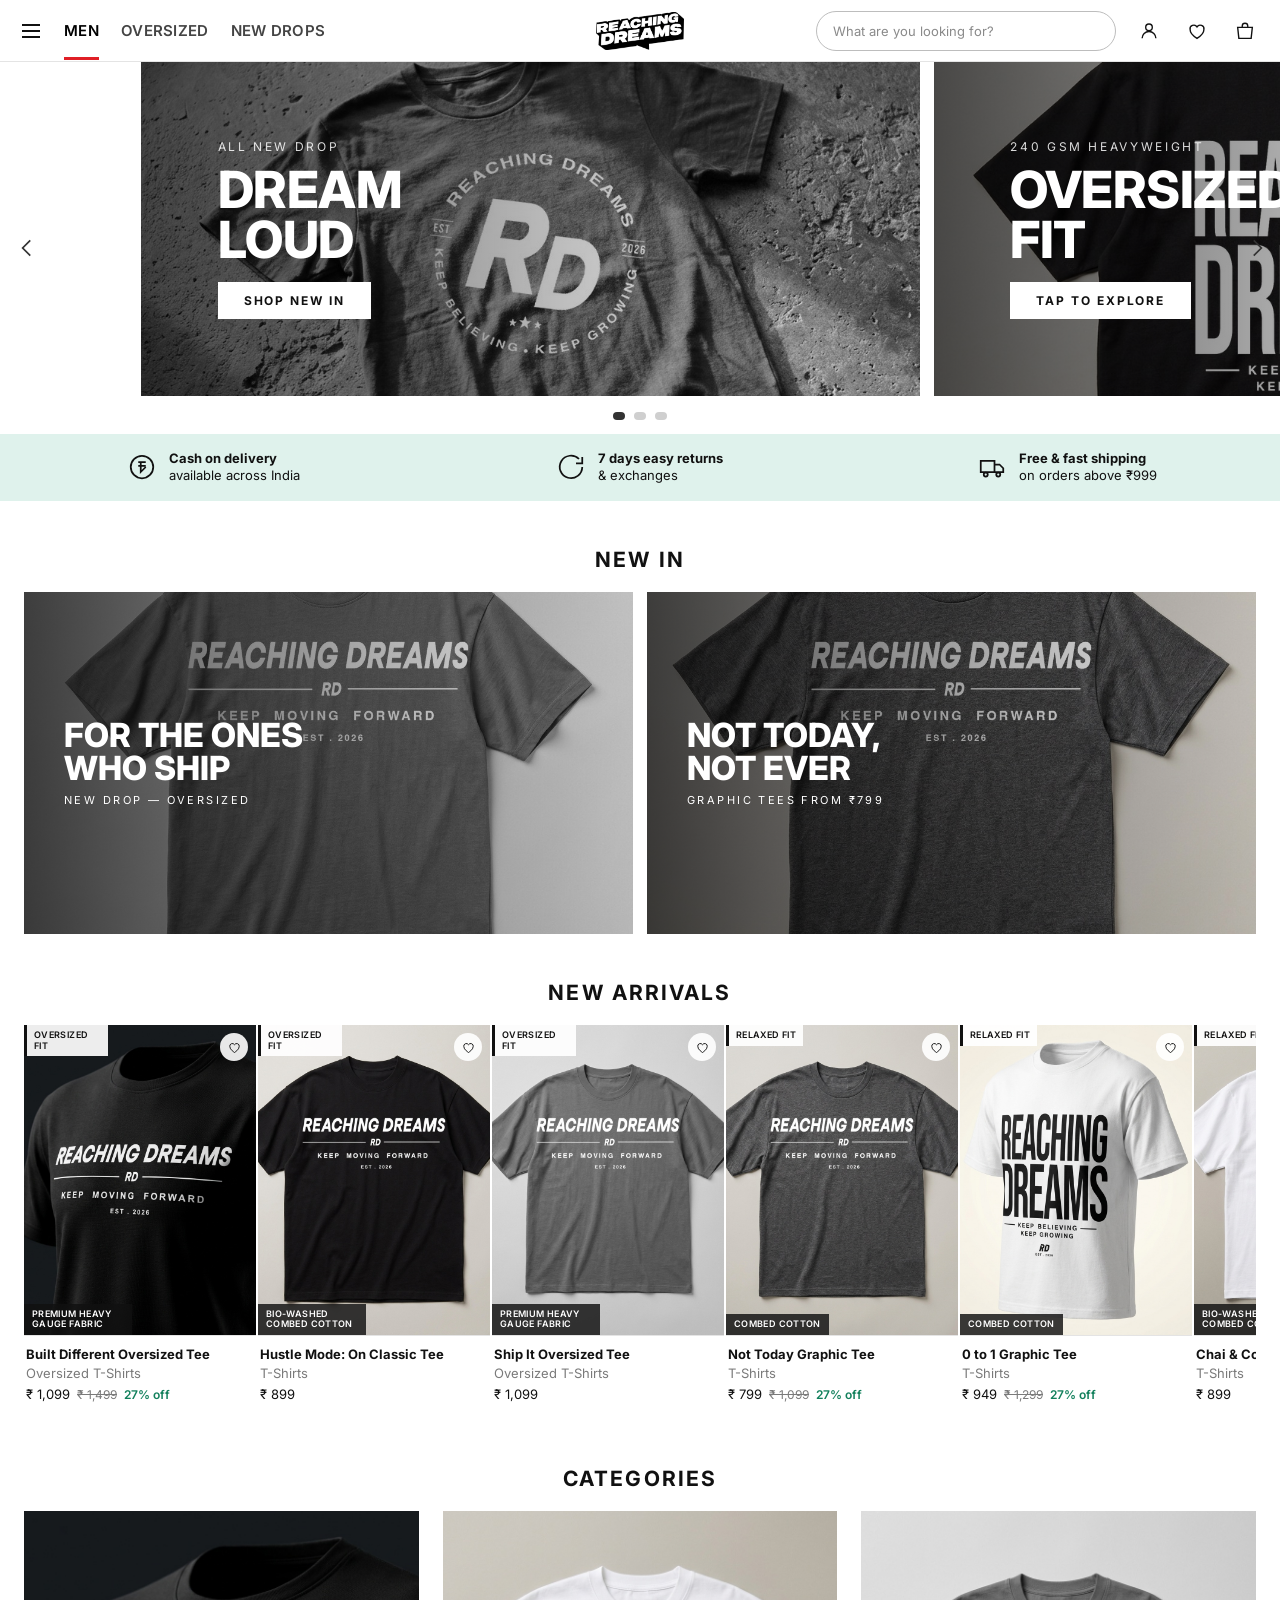
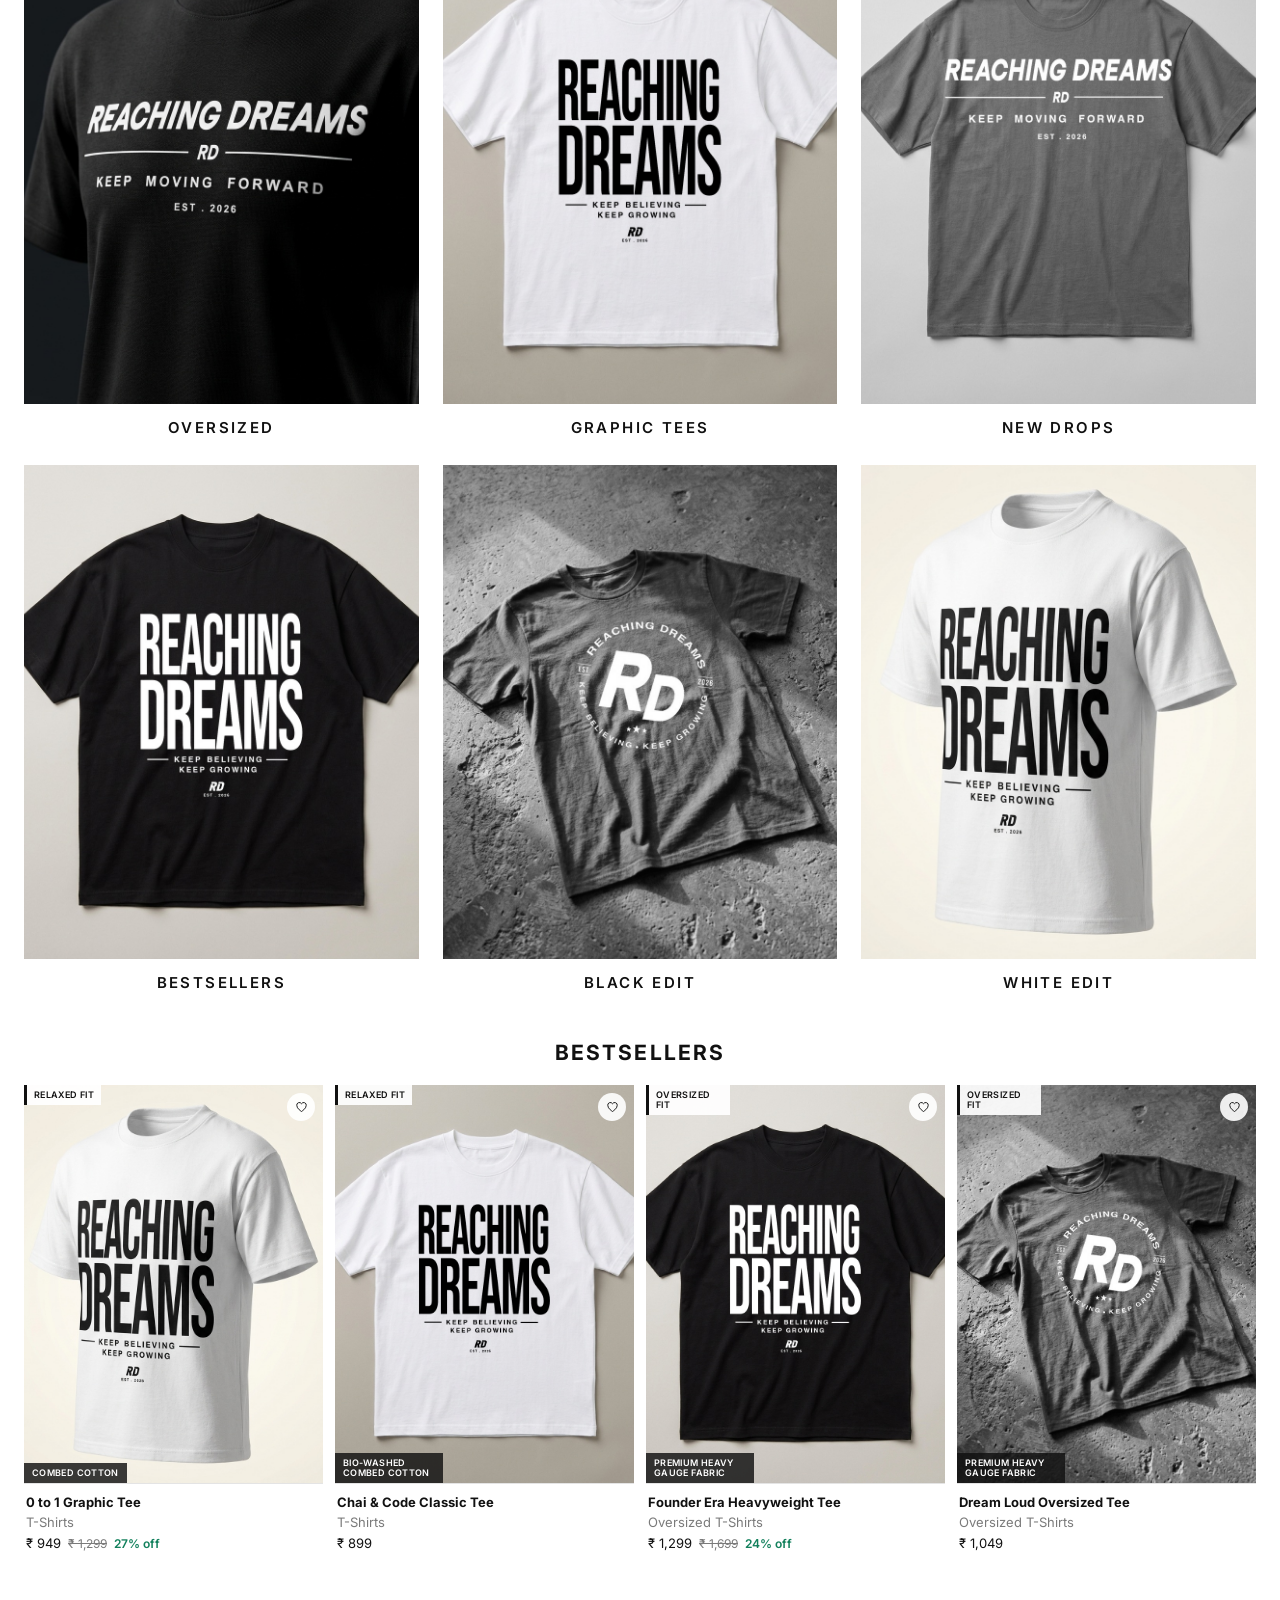
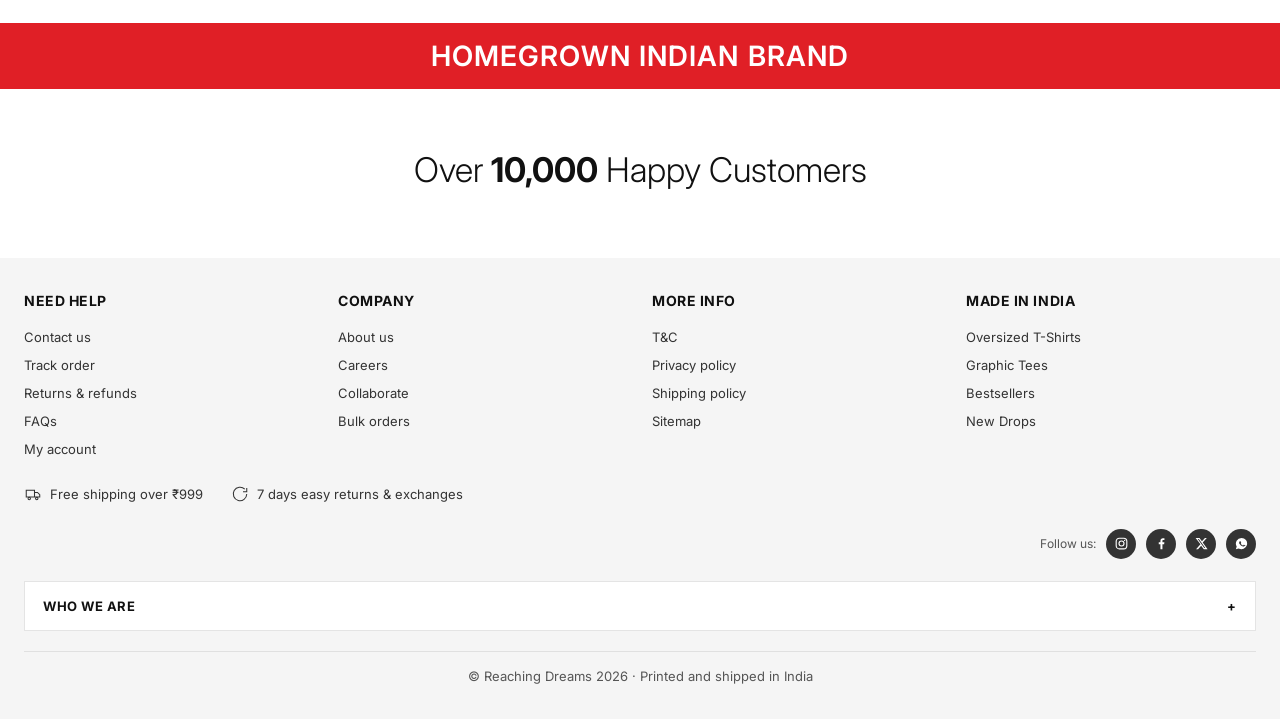
==== commit 4f28ca2a: "Rebuild the storefront on a large-format D2C apparel layout Homepage, a faceted collection page and " ====
--- a/index.html
+++ b/index.html
@@ -3,133 +3,106 @@
 <head>
 <meta charset="utf-8">
 <meta name="viewport" content="width=device-width, initial-scale=1">
-<title>Reaching Dreams — Men's Graphic Tees, Printed in India</title>
-<meta name="description" content="Graphic tees for people building something. Printed to order in India. Free shipping over ₹999, COD available, sizes S–3XL.">
-<meta name="theme-color" content="#0A0A0A">
+<title>Reaching Dreams — Oversized T-Shirts, Graphic Tees & Streetwear for Men</title>
+<meta name="description" content="Reaching Dreams is a homegrown Indian streetwear label. Heavyweight oversized t-shirts, graphic tees and hoodies. COD available, 7-day easy returns, free shipping across India.">
 <link rel="icon" href="assets/rd-favicon.png">
-<meta property="og:title" content="Reaching Dreams — Men's Graphic Tees">
-<meta property="og:description" content="Graphic tees for people building something. Printed to order in India.">
-<meta property="og:image" content="assets/rd-logo-on-dark.png">
+<link rel="preconnect" href="https://fonts.googleapis.com">
+<link rel="preconnect" href="https://fonts.gstatic.com" crossorigin>
+<link href="https://fonts.googleapis.com/css2?family=Inter:wght@300;400;500;600;700;800&display=swap" rel="stylesheet">
 <link rel="stylesheet" href="styles.css">
 </head>
-<body>
+<body data-page="home">
 
-<a class="skip" href="#new-drops">Skip to products</a>
+<div id="chrome-header"></div>
 
-<!-- announcement bar -->
-<div class="announce">FLAT ₹200 OFF ON YOUR FIRST ORDER — CODE DREAM200</div>
+<main>
+  <section class="hero">
+    <button class="car-arrow prev" data-car="hero" data-dir="-1" aria-label="Previous">
+      <svg viewBox="0 0 24 24" fill="none" stroke="currentColor" stroke-width="1.6"><path d="M15 5l-7 7 7 7"/></svg>
+    </button>
+    <button class="car-arrow next" data-car="hero" data-dir="1" aria-label="Next">
+      <svg viewBox="0 0 24 24" fill="none" stroke="currentColor" stroke-width="1.6"><path d="M9 5l7 7-7 7"/></svg>
+    </button>
+    <div class="hero-track" id="hero">
+      <a class="hero-slide" href="collection.html?tag=new-drops">
+        <img src="assets/products/dream-loud-oversized-tee-1.jpg" alt="Dream Loud oversized tee">
+        <span class="hero-copy">
+          <span class="kicker">All new drop</span>
+          <h2>Dream<br>Loud</h2>
+          <span class="cta">Shop new in</span>
+        </span>
+      </a>
+      <a class="hero-slide" href="collection.html?tag=oversized">
+        <img src="assets/products/founder-era-heavyweight-tee-1.jpg" alt="Founder Era heavyweight tee">
+        <span class="hero-copy">
+          <span class="kicker">240 GSM heavyweight</span>
+          <h2>Oversized<br>Fit</h2>
+          <span class="cta">Tap to explore</span>
+        </span>
+      </a>
+      <a class="hero-slide" href="collection.html?tag=bestsellers">
+        <img src="assets/products/0-to-1-graphic-tee-1.jpg" alt="0 to 1 graphic tee">
+        <span class="hero-copy">
+          <span class="kicker">Most wanted</span>
+          <h2>Best<br>Sellers</h2>
+          <span class="cta">Shop the top 8</span>
+        </span>
+      </a>
+    </div>
+    <div class="dots" data-dots="hero"></div>
+  </section>
 
-<!-- header -->
-<header class="nav">
-  <a class="nav__logo" href="#top"><img src="assets/rd-logo-on-light.png" alt="Reaching Dreams"></a>
-  <nav class="nav__links">
-    <a href="#categories">Shop</a>
-    <a href="#new-drops">New Drops</a>
-    <a href="#bestsellers">Bestsellers</a>
-    <a class="nav__cta" href="https://xu3h0v-gg.myshopify.com" target="_blank" rel="noopener">Store ↗</a>
-  </nav>
-</header>
-
-<main id="top">
-
-  <!-- 1 ── hero -->
-  <section class="hero">
-    <img class="hero__bg" src="assets/hero.jpg" alt="" aria-hidden="true">
-    <div class="hero__scrim" aria-hidden="true"></div>
-    <div class="hero__inner">
-      <h1>NEW DROP IS LIVE</h1>
-      <p class="hero__sub">Men’s graphic tees, printed in India. Free shipping over ₹999.</p>
-      <a class="btn btn--primary" href="#new-drops">SHOP THE DROP</a>
+  <section class="usp">
+    <div>
+      <svg viewBox="0 0 24 24" fill="none" stroke="currentColor" stroke-width="1.4"><circle cx="12" cy="12" r="9"/><path d="M9 8h6M9 11h6M11 8v8l4-4"/></svg>
+      <span><b>Cash on delivery</b><br>available across India</span>
+    </div>
+    <div>
+      <svg viewBox="0 0 24 24" fill="none" stroke="currentColor" stroke-width="1.4"><path d="M21 12a9 9 0 1 1-2.6-6.4"/><path d="M21 4v5h-5"/></svg>
+      <span><b>7 days easy returns</b><br>&amp; exchanges</span>
+    </div>
+    <div>
+      <svg viewBox="0 0 24 24" fill="none" stroke="currentColor" stroke-width="1.4"><path d="M3 7h11v9H3zM14 10h4l3 3v3h-7z"/><circle cx="7" cy="18" r="1.6"/><circle cx="17" cy="18" r="1.6"/></svg>
+      <span><b>Free &amp; fast shipping</b><br>on orders above ₹999</span>
     </div>
   </section>
 
-  <!-- 2 ── ticker -->
-  <div class="ticker" aria-hidden="true">
-    <div class="ticker__track">
-      <span>FREE SHIPPING OVER ₹999 • CASH ON DELIVERY • 7-DAY RETURNS • SIZES S–3XL • PRINTED IN INDIA •&nbsp;</span>
-      <span>FREE SHIPPING OVER ₹999 • CASH ON DELIVERY • 7-DAY RETURNS • SIZES S–3XL • PRINTED IN INDIA •&nbsp;</span>
+  <div class="wrap">
+    <h2 class="section-head">New In</h2>
+    <div class="banners">
+      <a class="banner" href="collection.html?tag=new-drops">
+        <img src="assets/products/ship-it-oversized-tee-1.jpg" alt="">
+        <div>
+          <h3>For the ones<br>who ship</h3>
+          <p>New drop — oversized</p>
+        </div>
+      </a>
+      <a class="banner" href="collection.html?tag=graphic">
+        <img src="assets/products/not-today-graphic-tee-1.jpg" alt="">
+        <div>
+          <h3>Not today,<br>not ever</h3>
+          <p>Graphic tees from ₹799</p>
+        </div>
+      </a>
     </div>
+
+    <h2 class="section-head">New Arrivals</h2>
+    <div class="rail-wrap">
+      <div class="rail" id="rail-new"></div>
+    </div>
+
+    <h2 class="section-head">Categories</h2>
+    <div class="cats" id="cats"></div>
+
+    <h2 class="section-head">Bestsellers</h2>
+    <div class="grid" id="grid-best"></div>
   </div>
 
-  <!-- 3 ── drop countdown -->
-  <section class="drop">
-    <img class="drop__bg" src="assets/story.jpg" alt="" aria-hidden="true">
-    <div class="drop__scrim" aria-hidden="true"></div>
-    <div class="drop__grain" aria-hidden="true"></div>
-    <div class="drop__inner">
-      <p class="eyebrow"><span class="dot"></span>Next drop</p>
-      <h2 class="drop__heading">SEASON 01</h2>
-      <p class="drop__sub">Six new designs. Limited run. Once they’re gone, they’re gone.</p>
-      <div class="drop__timer" id="timer" data-deadline="2026-08-15T18:00:00+05:30" role="timer">
-        <div class="drop__unit"><span class="drop__num" data-unit="days">--</span><span class="drop__label">days</span></div>
-        <div class="drop__unit"><span class="drop__num" data-unit="hours">--</span><span class="drop__label">hours</span></div>
-        <div class="drop__unit"><span class="drop__num" data-unit="mins">--</span><span class="drop__label">mins</span></div>
-        <div class="drop__unit"><span class="drop__num" data-unit="secs">--</span><span class="drop__label">secs</span></div>
-      </div>
-      <a class="btn btn--primary" href="#signup">Notify me</a>
-    </div>
-  </section>
-
-  <!-- 4 ── category tiles -->
-  <section class="cats" id="categories">
-    <h2 class="sec-title">SHOP BY CATEGORY</h2>
-    <div class="cats__grid" id="cats"></div>
-  </section>
-
-  <!-- 5 ── new drops -->
-  <section class="shop" id="new-drops">
-    <div class="shop__head">
-      <h3 class="sec-title">NEW DROPS</h3>
-      <a class="link" href="https://xu3h0v-gg.myshopify.com/collections/new-drops" target="_blank" rel="noopener">View all</a>
-    </div>
-    <div class="grid" data-collection="new-drops"></div>
-  </section>
-
-  <!-- 6 ── bestsellers -->
-  <section class="shop" id="bestsellers">
-    <div class="shop__head">
-      <h3 class="sec-title">BESTSELLERS</h3>
-      <a class="link" href="https://xu3h0v-gg.myshopify.com/collections/bestsellers" target="_blank" rel="noopener">Shop all</a>
-    </div>
-    <div class="grid" data-collection="bestsellers"></div>
-  </section>
-
-  <!-- 7 ── brand story -->
-  <section class="story" id="story">
-    <div class="story__media"><img src="assets/story.jpg" alt="Reaching Dreams"></div>
-    <div class="story__copy">
-      <p class="eyebrow">THE BRAND</p>
-      <h2>For the ones still building.</h2>
-      <p>Reaching Dreams makes tees for the 22-year-old on their third side project and the founder who still codes at 2am. Designs that say something without shouting it. Made in India, for India.</p>
-      <a class="btn btn--dark" href="#new-drops">Shop now</a>
-    </div>
-  </section>
-
-  <!-- 8 ── email signup -->
-  <section class="signup" id="signup">
-    <h2>GET FIRST ACCESS TO DROPS</h2>
-    <p>New designs every month and the good ones sell out. No spam — just drops.</p>
-    <form class="signup__form" id="signupForm">
-      <label class="sr-only" for="email">Email address</label>
-      <input id="email" type="email" required placeholder="you@example.com" autocomplete="email">
-      <button class="btn btn--primary" type="submit">Sign up</button>
-    </form>
-    <p class="signup__note" id="signupNote" hidden></p>
-  </section>
-
+  <div class="band">Homegrown Indian brand</div>
+  <p class="happy">Over <b>10,000</b> Happy Customers</p>
 </main>
 
-<footer class="foot">
-  <img src="assets/rd-logo-on-dark.png" alt="Reaching Dreams">
-  <p>© <span id="yr"></span> Reaching Dreams. Printed in India.</p>
-  <p class="foot__note">Showcase site — purchases are completed on the Shopify store.</p>
-</footer>
-
-<dialog class="modal" id="modal">
-  <button class="modal__close" id="close" aria-label="Close">&times;</button>
-  <div class="modal__body" id="modalBody"></div>
-</dialog>
-
+<div id="chrome-footer"></div>
 <script src="app.js"></script>
 </body>
 </html>
--- a/styles.css
+++ b/styles.css
@@ -1,240 +1,547 @@
-/* Reaching Dreams — static mirror of the Shopify homepage.
-   Section order and copy match templates/index.json on theme #164834902228. */
+/* Reaching Dreams — storefront
+   Layout system modelled on large-format Indian D2C apparel stores:
+   centered logo header with gender tabs, peek carousel, product rails,
+   faceted left-rail PLP. Swap --accent to re-skin the whole site. */
+
 :root {
-  --ink: #111111;
-  --paper: #ffffff;
-  --muted: #5a5a5a;
-  --line: #e6e6e6;
-  --accent: #ffc300;          /* primary CTA, matches theme */
-  --sale: #e63946;            /* sale badge, matches theme */
-  --pad: clamp(1.25rem, 5vw, 5rem);
-  --radius: 6px;              /* theme card_corner_radius */
-  --font: "Inter", -apple-system, BlinkMacSystemFont, "Segoe UI", Roboto, Helvetica, Arial, sans-serif;
+  --accent: #e01f26;
+  --ink: #111;
+  --muted: #7a7a7a;
+  --line: #e4e4e4;
+  --mint: #dff2ec;
+  --grey-bg: #f5f5f5;
+  --header-h: 62px;
+  --maxw: 1440px;
+  --pad: 24px;
 }
 
 * { box-sizing: border-box; }
-html { scroll-behavior: smooth; }
+
+html { -webkit-text-size-adjust: 100%; }
 
 body {
-  margin: 0; background: var(--paper); color: var(--ink);
-  font-family: var(--font); font-size: 16px; line-height: 1.5;
+  margin: 0;
+  font-family: Inter, "Helvetica Neue", Arial, sans-serif;
+  font-size: 14px;
+  color: var(--ink);
+  background: #fff;
   -webkit-font-smoothing: antialiased;
 }
 
-h1, h2, h3 { margin: 0; letter-spacing: -0.03em; line-height: 0.92; text-transform: uppercase; }
-img { max-width: 100%; display: block; }
-
-.sr-only, .skip { position: absolute; left: -9999px; }
-.skip:focus { left: 1rem; top: 1rem; z-index: 100; background: var(--ink); color: #fff; padding: .6rem 1rem; }
-
-.sec-title { font-size: clamp(1.35rem, 3.6vw, 2rem); font-weight: 800; }
-.link {
-  color: var(--ink); font-size: .78rem; font-weight: 700;
-  letter-spacing: .1em; text-transform: uppercase;
-}
-
-/* ----------------------------------------------------------- announcement */
-.announce {
-  background: #111; color: #fff; text-align: center;
-  padding: .7rem 1rem; font-size: .72rem; font-weight: 700; letter-spacing: .14em;
-}
-
-/* --------------------------------------------------------------------- nav */
-.nav {
-  position: sticky; top: 0; z-index: 50;
-  display: flex; align-items: center; justify-content: space-between; gap: 1rem;
-  padding: .8rem var(--pad);
-  background: rgb(255 255 255 / 90%); backdrop-filter: blur(10px);
+img { display: block; max-width: 100%; }
+a { color: inherit; text-decoration: none; }
+button { font: inherit; color: inherit; background: none; border: 0; cursor: pointer; }
+input, select { font: inherit; }
+
+.wrap { max-width: var(--maxw); margin: 0 auto; padding: 0 var(--pad); }
+
+/* ---------- header ---------- */
+
+.header {
+  position: sticky;
+  top: 0;
+  z-index: 60;
+  height: var(--header-h);
+  background: #fff;
   border-bottom: 1px solid var(--line);
-}
-.nav__logo img { height: 44px; width: auto; }
-@media (max-width: 640px) { .nav__logo img { height: 32px; } }
-.nav__links { display: flex; align-items: center; gap: clamp(.7rem, 2.5vw, 1.6rem); }
-.nav__links a {
-  color: var(--ink); text-decoration: none;
-  font-size: .76rem; font-weight: 700; letter-spacing: .1em; text-transform: uppercase;
-}
-.nav__links a:hover { color: var(--muted); }
-.nav__cta { background: var(--accent); padding: .55rem .9rem; border-radius: var(--radius); }
-.nav__cta:hover { color: var(--ink); filter: brightness(.94); }
-
-/* -------------------------------------------------------------------- hero */
-.hero {
-  position: relative; isolation: isolate; overflow: clip;
-  min-height: clamp(26rem, 68vh, 40rem);
-  display: grid; align-items: center;
-  padding: clamp(3rem, 9vw, 6rem) var(--pad);
+  display: grid;
+  grid-template-columns: 1fr auto 1fr;
+  align-items: center;
+  padding: 0 20px;
+  gap: 16px;
+}
+
+.header-left { display: flex; align-items: center; gap: 22px; min-width: 0; }
+.header-right { display: flex; align-items: center; justify-content: flex-end; gap: 18px; }
+
+.burger { display: flex; flex-direction: column; gap: 4px; padding: 6px 2px; }
+.burger span { display: block; width: 18px; height: 2px; background: var(--ink); }
+
+.tabs { display: flex; gap: 22px; }
+.tabs a {
+  font-size: 15px;
+  font-weight: 600;
+  letter-spacing: .02em;
+  color: #444;
+  padding: 20px 0 17px;
+  border-bottom: 3px solid transparent;
+  white-space: nowrap;
+}
+.tabs a:hover { color: #000; }
+.tabs a.active { color: #000; border-bottom-color: var(--accent); }
+
+.brand img { height: 38px; width: auto; }
+
+.search {
+  display: flex;
+  align-items: center;
+  gap: 8px;
+  width: 300px;
+  height: 40px;
+  padding: 0 14px;
+  border: 1px solid #bdbdbd;
+  border-radius: 999px;
+}
+.search input { flex: 1; min-width: 0; border: 0; outline: 0; background: none; font-size: 13px; }
+.search input::placeholder { color: #8a8a8a; }
+.search button { display: flex; }
+
+.icon-btn { position: relative; display: flex; padding: 4px; }
+.icon-btn svg { width: 22px; height: 22px; }
+.bag-count {
+  position: absolute;
+  top: -2px;
+  right: -4px;
+  min-width: 16px;
+  height: 16px;
+  padding: 0 4px;
+  border-radius: 999px;
+  background: var(--accent);
   color: #fff;
-}
-.hero__bg { position: absolute; inset: 0; width: 100%; height: 100%; object-fit: cover; z-index: -2; }
-.hero__scrim { position: absolute; inset: 0; z-index: -1; background: rgb(13 13 13 / 50%); }
-.hero h1 { font-size: clamp(2.5rem, 9vw, 5.5rem); font-weight: 800; }
-.hero__sub { max-width: 42ch; margin: 1.1rem 0 1.8rem; color: #ececec; }
-
-/* ------------------------------------------------------------------ ticker */
-.ticker {
-  background: #111; color: #fff; overflow: hidden; padding-block: .85rem;
-  font-size: .72rem; font-weight: 700; letter-spacing: .16em; white-space: nowrap;
-}
-.ticker__track { display: flex; width: max-content; animation: slide 32s linear infinite; }
-@keyframes slide { to { transform: translateX(-50%); } }
-
-/* -------------------------------------------------------------------- drop */
-.drop {
-  position: relative; isolation: isolate; overflow: clip;
-  background: #0a0a0a; color: #fff;
-  padding: clamp(3.5rem, 9vw, 7rem) var(--pad);
-}
-.drop__bg { position: absolute; inset: 0; width: 100%; height: 100%; object-fit: cover; z-index: -3; }
-.drop__scrim {
-  position: absolute; inset: 0; z-index: -2;
-  background: linear-gradient(100deg, rgb(0 0 0 / 84%) 0%, rgb(0 0 0 / 64%) 45%, rgb(0 0 0 / 34%) 100%);
-}
-.drop__grain {
-  position: absolute; inset: -50%; z-index: -1; opacity: .16; pointer-events: none;
-  background-image: repeating-conic-gradient(rgb(255 255 255 / 9%) 0% 25%, transparent 0% 50%);
-  background-size: 3px 3px; animation: grain 6s steps(6) infinite;
-}
-@keyframes grain {
-  0%{transform:translate(0,0)} 20%{transform:translate(-3%,2%)} 40%{transform:translate(2%,-3%)}
-  60%{transform:translate(-2%,-2%)} 80%{transform:translate(3%,3%)} 100%{transform:translate(0,0)}
-}
-.drop__inner { max-width: 62rem; display: grid; gap: 1.2rem; justify-items: start; }
-.drop__heading { font-size: clamp(2.75rem, 11vw, 9rem); font-weight: 800; line-height: .86; letter-spacing: -.04em; }
-.drop__sub { margin: 0; max-width: 46ch; color: #d8d8d8; }
-
-.eyebrow {
-  display: inline-flex; align-items: center; gap: .55rem; margin: 0;
-  font-size: .72rem; font-weight: 700; letter-spacing: .18em; text-transform: uppercase;
-}
-.dot {
-  width: .5rem; height: .5rem; border-radius: 50%; background: var(--accent);
-  box-shadow: 0 0 0 0 var(--accent); animation: pulse 2s ease-out infinite;
-}
-@keyframes pulse { to { box-shadow: 0 0 0 .75rem rgb(255 195 0 / 0%); } }
-
-.drop__timer { display: flex; gap: clamp(.5rem, 2vw, 1.25rem); margin-block: .4rem; }
-.drop__unit {
-  min-width: clamp(3.75rem, 9vw, 5.5rem); padding: .7rem .5rem; text-align: center;
-  background: rgb(255 255 255 / 8%); border: 1px solid rgb(255 255 255 / 16%);
-  backdrop-filter: blur(6px);
-}
-.drop__num {
-  display: block; font-size: clamp(1.5rem, 4vw, 2.5rem); font-weight: 800;
-  line-height: 1; font-variant-numeric: tabular-nums;
-}
-.drop__label {
-  display: block; margin-top: .35rem; font-size: .62rem;
-  letter-spacing: .16em; text-transform: uppercase; opacity: .7;
-}
-.drop__live {
-  display: inline-block; padding: .6rem 1.1rem; background: var(--accent); color: #111;
-  font-weight: 800; letter-spacing: .12em; text-transform: uppercase;
-}
-
-/* ------------------------------------------------------------------ button */
+  font-size: 10px;
+  font-weight: 700;
+  line-height: 16px;
+  text-align: center;
+}
+.bag-count[hidden] { display: none; }
+
+/* nav drawer */
+.drawer {
+  position: fixed;
+  inset: 0 auto 0 0;
+  width: 290px;
+  max-width: 84vw;
+  background: #fff;
+  z-index: 90;
+  transform: translateX(-100%);
+  transition: transform .25s ease;
+  overflow-y: auto;
+  padding: 22px 24px 40px;
+}
+.drawer.open { transform: none; }
+.scrim {
+  position: fixed;
+  inset: 0;
+  background: rgba(0, 0, 0, .45);
+  z-index: 80;
+  opacity: 0;
+  pointer-events: none;
+  transition: opacity .25s ease;
+}
+.scrim.open { opacity: 1; pointer-events: auto; }
+.drawer h4 {
+  margin: 26px 0 10px;
+  font-size: 11px;
+  letter-spacing: .14em;
+  text-transform: uppercase;
+  color: var(--muted);
+}
+.drawer h4:first-child { margin-top: 6px; }
+.drawer a { display: block; padding: 9px 0; font-size: 14px; font-weight: 500; }
+
+/* ---------- hero ---------- */
+
+.hero { position: relative; background: #fff; padding: 0 0 10px; }
+.hero-track {
+  display: flex;
+  gap: 14px;
+  overflow-x: auto;
+  scroll-snap-type: x mandatory;
+  scroll-behavior: smooth;
+  scrollbar-width: none;
+  padding: 0 11%;
+}
+.hero-track::-webkit-scrollbar { display: none; }
+.hero-slide {
+  position: relative;
+  flex: 0 0 78%;
+  scroll-snap-align: center;
+  aspect-ratio: 21 / 9;
+  overflow: hidden;
+  background: #111;
+}
+.hero-slide img { width: 100%; height: 100%; object-fit: cover; object-position: center 35%; }
+.hero-copy {
+  position: absolute;
+  inset: 0;
+  display: flex;
+  flex-direction: column;
+  justify-content: center;
+  gap: 10px;
+  padding: 0 clamp(24px, 6vw, 80px);
+  color: #fff;
+  background: linear-gradient(90deg, rgba(0, 0, 0, .68) 0%, rgba(0, 0, 0, .25) 55%, rgba(0, 0, 0, 0) 100%);
+}
+.hero-copy .kicker { font-size: 12px; letter-spacing: .22em; text-transform: uppercase; opacity: .85; }
+.hero-copy h2 {
+  margin: 0;
+  font-size: clamp(26px, 4vw, 54px);
+  line-height: .98;
+  letter-spacing: -.01em;
+  text-transform: uppercase;
+  font-weight: 800;
+}
+.hero-copy .cta {
+  align-self: flex-start;
+  margin-top: 8px;
+  padding: 11px 26px;
+  background: #fff;
+  color: #111;
+  font-size: 12px;
+  font-weight: 700;
+  letter-spacing: .16em;
+  text-transform: uppercase;
+}
+
+.car-arrow {
+  position: absolute;
+  top: 50%;
+  transform: translateY(-50%);
+  z-index: 5;
+  width: 34px;
+  height: 34px;
+  display: grid;
+  place-items: center;
+  color: #333;
+}
+.car-arrow.prev { left: 8px; }
+.car-arrow.next { right: 8px; }
+.car-arrow svg { width: 26px; height: 26px; }
+
+.dots { display: flex; justify-content: center; gap: 9px; padding: 16px 0 4px; }
+.dots button { width: 8px; height: 8px; border-radius: 999px; background: #cfcfcf; }
+.dots button.on { background: #333; }
+
+/* ---------- usp strip ---------- */
+
+.usp {
+  background: var(--mint);
+  display: grid;
+  grid-template-columns: repeat(3, 1fr);
+}
+.usp div {
+  display: flex;
+  align-items: center;
+  justify-content: center;
+  gap: 12px;
+  padding: 16px 10px;
+  font-size: 13px;
+  line-height: 1.35;
+  font-weight: 600;
+}
+.usp svg { width: 30px; height: 30px; flex: none; }
+.usp span { font-weight: 400; display: block; }
+
+/* ---------- sections ---------- */
+
+.section-head {
+  margin: 46px 0 20px;
+  text-align: center;
+  font-size: 21px;
+  font-weight: 700;
+  letter-spacing: .1em;
+  text-transform: uppercase;
+}
+
+.rail-wrap { position: relative; }
+.rail {
+  display: grid;
+  grid-auto-flow: column;
+  grid-auto-columns: minmax(232px, 1fr);
+  gap: 2px;
+  overflow-x: auto;
+  scroll-snap-type: x proximity;
+  scroll-behavior: smooth;
+  scrollbar-width: none;
+}
+.rail::-webkit-scrollbar { display: none; }
+.rail > * { scroll-snap-align: start; }
+
+.grid {
+  display: grid;
+  grid-template-columns: repeat(4, 1fr);
+  gap: 2px 12px;
+}
+
+/* ---------- product card ---------- */
+
+.card { position: relative; padding-bottom: 18px; }
+.card-media { position: relative; aspect-ratio: 3 / 4; overflow: hidden; background: var(--grey-bg); }
+.card-media img { width: 100%; height: 100%; object-fit: cover; transition: transform .5s ease; }
+.card:hover .card-media img { transform: scale(1.04); }
+
+.fit-badge {
+  position: absolute;
+  top: 0;
+  left: 0;
+  padding: 5px 7px;
+  background: rgba(255, 255, 255, .92);
+  border-left: 3px solid #111;
+  font-size: 9px;
+  font-weight: 600;
+  line-height: 1.15;
+  letter-spacing: .04em;
+  text-transform: uppercase;
+  max-width: 84px;
+}
+.fabric-badge {
+  position: absolute;
+  left: 0;
+  bottom: 0;
+  padding: 5px 8px;
+  background: rgba(17, 17, 17, .82);
+  color: #fff;
+  font-size: 9px;
+  font-weight: 600;
+  line-height: 1.15;
+  letter-spacing: .04em;
+  text-transform: uppercase;
+  max-width: 108px;
+}
+.wish {
+  position: absolute;
+  top: 8px;
+  right: 8px;
+  width: 28px;
+  height: 28px;
+  display: grid;
+  place-items: center;
+  border-radius: 999px;
+  background: rgba(255, 255, 255, .9);
+}
+.wish svg { width: 15px; height: 15px; }
+.wish.on svg { fill: var(--accent); stroke: var(--accent); }
+
+.card-body { padding: 10px 2px 0; border-top: 1px solid var(--line); margin-top: 0; }
+.card-title {
+  font-size: 13px;
+  font-weight: 700;
+  line-height: 1.25;
+  overflow: hidden;
+  text-overflow: ellipsis;
+  white-space: nowrap;
+}
+.card-cat { margin-top: 3px; font-size: 13px; color: var(--muted); }
+.card-price { margin-top: 5px; font-size: 13px; display: flex; gap: 7px; align-items: baseline; }
+.card-price s { color: var(--muted); font-size: 12px; }
+.card-price em { font-style: normal; color: #12805c; font-size: 12px; font-weight: 600; }
+
+/* ---------- category tiles ---------- */
+
+.cats { display: grid; grid-template-columns: repeat(3, 1fr); gap: 26px 24px; }
+.cat-tile img { aspect-ratio: 4 / 5; object-fit: cover; width: 100%; background: var(--grey-bg); }
+.cat-tile span {
+  display: block;
+  padding: 14px 0 2px;
+  text-align: center;
+  font-size: 15px;
+  font-weight: 600;
+  letter-spacing: .16em;
+  text-transform: uppercase;
+}
+
+/* ---------- banner rail ---------- */
+
+.banners { display: grid; grid-template-columns: repeat(2, 1fr); gap: 14px; }
+.banner { position: relative; aspect-ratio: 16 / 9; overflow: hidden; background: #111; }
+.banner img { width: 100%; height: 100%; object-fit: cover; }
+.banner div {
+  position: absolute;
+  inset: 0;
+  background: linear-gradient(90deg, rgba(0, 0, 0, .72) 0%, rgba(0, 0, 0, .3) 60%, rgba(0, 0, 0, .05) 100%);
+  display: flex;
+  flex-direction: column;
+  justify-content: center;
+  padding: 0 40px;
+  color: #fff;
+}
+.banner h3 { margin: 0; font-size: clamp(20px, 2.6vw, 34px); line-height: 1; text-transform: uppercase; font-weight: 800; }
+.banner p { margin: 8px 0 0; font-size: 11px; letter-spacing: .22em; text-transform: uppercase; }
+
+/* ---------- brand band ---------- */
+
+.band {
+  margin-top: 54px;
+  background: var(--accent);
+  color: #fff;
+  padding: 16px 20px;
+  text-align: center;
+  font-size: clamp(18px, 2.4vw, 28px);
+  font-weight: 600;
+  letter-spacing: .04em;
+  text-transform: uppercase;
+}
+.happy { padding: 26px 20px 34px; text-align: center; font-size: clamp(22px, 3vw, 34px); font-weight: 300; }
+.happy b { font-weight: 700; }
+
+/* ---------- footer ---------- */
+
+.footer { background: var(--grey-bg); padding: 34px 0 22px; font-size: 13px; }
+.footer-cols { display: grid; grid-template-columns: repeat(4, 1fr); gap: 24px; }
+.footer h4 { margin: 0 0 14px; font-size: 14px; font-weight: 700; letter-spacing: .04em; text-transform: uppercase; }
+.footer a { display: block; padding: 6px 0; color: #333; }
+.footer a:hover { color: var(--accent); }
+.footer-perks { display: flex; gap: 28px; margin: 22px 0 0; color: #333; }
+.footer-perks div { display: flex; align-items: center; gap: 8px; }
+.footer-perks svg { width: 18px; height: 18px; }
+
+.socials { display: flex; align-items: center; justify-content: flex-end; gap: 10px; margin-top: 26px; }
+.socials a { width: 30px; height: 30px; border-radius: 999px; background: #333; color: #fff; display: grid; place-items: center; }
+.socials svg { width: 15px; height: 15px; }
+
+.who {
+  margin-top: 22px;
+  background: #fff;
+  border: 1px solid var(--line);
+  padding: 16px 18px;
+}
+.who summary { list-style: none; cursor: pointer; display: flex; justify-content: space-between; font-weight: 700; letter-spacing: .04em; text-transform: uppercase; }
+.who summary::-webkit-details-marker { display: none; }
+.who p { color: #555; line-height: 1.65; margin: 14px 0 0; }
+.legal { margin-top: 20px; padding-top: 16px; border-top: 1px solid #e0e0e0; text-align: center; color: #555; }
+
+/* ---------- PLP ---------- */
+
+.plp { display: grid; grid-template-columns: 232px 1fr; gap: 26px; align-items: start; padding-top: 14px; }
+.filters { position: sticky; top: calc(var(--header-h) + 12px); max-height: calc(100vh - var(--header-h) - 24px); overflow-y: auto; padding-right: 14px; border-right: 1px solid var(--line); }
+.fgroup { padding: 16px 0; border-bottom: 1px solid var(--line); }
+.fgroup > h5 { margin: 0 0 12px; font-size: 12px; font-weight: 700; letter-spacing: .1em; text-transform: uppercase; }
+.chips { display: flex; flex-wrap: wrap; gap: 8px; }
+.chip {
+  padding: 6px 10px;
+  border: 1px solid #c9c9c9;
+  border-radius: 4px;
+  font-size: 12px;
+}
+.chip small { color: var(--muted); }
+.chip.on { border-color: #111; background: #111; color: #fff; }
+.chip.on small { color: #ddd; }
+.frow { display: flex; align-items: center; gap: 9px; padding: 6px 0; font-size: 13px; cursor: pointer; }
+.frow input { margin: 0; accent-color: #111; }
+.frow .count { margin-left: auto; color: var(--muted); font-size: 12px; }
+.sw { width: 12px; height: 12px; border-radius: 999px; border: 1px solid #bbb; }
+
+.plp-head { display: flex; align-items: baseline; gap: 10px; padding: 4px 0 14px; }
+.plp-head h1 { margin: 0; font-size: 17px; font-weight: 700; }
+.plp-head span { color: var(--muted); font-size: 13px; }
+.plp-head select { margin-left: auto; height: 34px; padding: 0 8px; border: 1px solid #c9c9c9; background: #fff; }
+.crumbs { padding: 10px 0 6px; font-size: 12px; color: var(--muted); }
+.empty { padding: 60px 0; text-align: center; color: var(--muted); }
+.filter-toggle { display: none; }
+
+/* ---------- PDP ---------- */
+
+.pdp { display: grid; grid-template-columns: 1.1fr 1fr; gap: 40px; padding: 24px 0 40px; align-items: start; }
+.pdp-gallery { display: grid; grid-template-columns: 1fr 1fr; gap: 6px; }
+.pdp-gallery.single { grid-template-columns: 1fr; }
+.pdp-gallery img { width: 100%; aspect-ratio: 3 / 4; object-fit: cover; background: var(--grey-bg); }
+.pdp-gallery.single img { aspect-ratio: 1 / 1; }
+.pdp-info { position: sticky; top: calc(var(--header-h) + 20px); }
+.pdp-info h1 { margin: 0 0 4px; font-size: 24px; font-weight: 700; }
+.pdp-cat { color: var(--muted); }
+.pdp-price { margin: 16px 0 4px; font-size: 22px; font-weight: 700; display: flex; gap: 10px; align-items: baseline; }
+.pdp-price s { font-size: 15px; font-weight: 400; color: var(--muted); }
+.pdp-price em { font-style: normal; font-size: 14px; color: #12805c; }
+.tax { color: var(--muted); font-size: 12px; }
+.size-head { margin: 24px 0 10px; font-size: 12px; font-weight: 700; letter-spacing: .1em; text-transform: uppercase; }
+.sizes { display: flex; flex-wrap: wrap; gap: 10px; }
+.size {
+  width: 46px;
+  height: 40px;
+  border: 1px solid #c9c9c9;
+  border-radius: 4px;
+  font-size: 13px;
+  font-weight: 600;
+}
+.size.on { border-color: #111; background: #111; color: #fff; }
+.actions { display: flex; gap: 12px; margin: 24px 0 8px; }
 .btn {
-  display: inline-flex; align-items: center; gap: .5rem;
-  padding: .85rem 1.5rem; border-radius: var(--radius); border: 1px solid transparent;
-  font-size: .8rem; font-weight: 800; letter-spacing: .08em; text-transform: uppercase;
-  text-decoration: none; cursor: pointer; font-family: inherit;
-  transition: transform .16s ease, filter .16s ease;
-}
-.btn--primary { background: var(--accent); color: #111; }
-.btn--dark { background: #111; color: #fff; }
-.btn:hover { transform: translateY(-2px); filter: brightness(1.05); }
-
-/* -------------------------------------------------------- category tiles */
-.cats { padding: clamp(2.25rem, 6vw, 4rem) var(--pad); }
-.cats__grid {
-  display: grid; gap: clamp(.6rem, 1.6vw, 1rem); margin-top: 1.25rem;
-  grid-template-columns: repeat(auto-fit, minmax(min(100%, 13rem), 1fr));
-}
-.tile {
-  position: relative; overflow: hidden; border-radius: var(--radius);
-  aspect-ratio: 3 / 4; color: #fff; text-decoration: none; background: #eee;
-}
-.tile img { width: 100%; height: 100%; object-fit: cover; transition: transform .5s cubic-bezier(.2,.6,.2,1); }
-.tile:hover img { transform: scale(1.05); }
-.tile__label {
-  position: absolute; inset: auto 0 0 0; padding: 1.1rem;
-  background: linear-gradient(transparent, rgb(0 0 0 / 72%));
-  font-size: .88rem; font-weight: 800; letter-spacing: .06em; text-transform: uppercase;
-}
-.tile__count { display: block; font-size: .68rem; font-weight: 600; opacity: .8; letter-spacing: .1em; }
-
-/* -------------------------------------------------------------------- shop */
-.shop { padding: clamp(2rem, 5.5vw, 3.5rem) var(--pad); }
-.shop__head { display: flex; align-items: end; justify-content: space-between; gap: 1rem; margin-bottom: 1.4rem; }
-.grid {
-  display: grid; gap: clamp(.75rem, 1.6vw, 1.1rem);
-  grid-template-columns: repeat(auto-fill, minmax(min(100%, 14rem), 1fr));
-}
-
-.card { border: 0; background: none; padding: 0; text-align: left; font: inherit; cursor: pointer; }
-.card__media {
-  position: relative; overflow: hidden; background: #f4f4f4;
-  aspect-ratio: 4 / 5; border-radius: var(--radius);
-}
-.card__media img {
-  width: 100%; height: 100%; object-fit: cover;
-  transition: transform .55s cubic-bezier(.2,.6,.2,1), opacity .3s ease;
-}
-.card__media img + img { position: absolute; inset: 0; opacity: 0; }
-.card:hover .card__media img + img { opacity: 1; }
-.card:hover .card__media img { transform: scale(1.04); }
-.badge {
-  position: absolute; top: .55rem; left: .55rem; z-index: 2;
-  background: var(--sale); color: #fff; padding: .3rem .5rem; border-radius: 4px;
-  font-size: .6rem; font-weight: 800; letter-spacing: .1em; text-transform: uppercase;
-}
-.card__title { margin: .7rem 0 .2rem; font-size: .9rem; font-weight: 600; line-height: 1.3; }
-.card__price { display: flex; align-items: baseline; gap: .5rem; font-size: .9rem; font-weight: 700; }
-.card__was { color: var(--muted); font-weight: 400; text-decoration: line-through; font-size: .8rem; }
-
-/* ------------------------------------------------------------------- story */
-.story {
-  display: grid; gap: clamp(1.5rem, 4vw, 3rem);
-  grid-template-columns: repeat(auto-fit, minmax(min(100%, 20rem), 1fr));
-  align-items: center; padding: clamp(2.5rem, 6vw, 4rem) var(--pad);
-}
-.story__media img { border-radius: var(--radius); aspect-ratio: 3/4; object-fit: cover; width: 100%; }
-.story h2 { font-size: clamp(1.6rem, 4.2vw, 2.6rem); font-weight: 800; margin: .75rem 0 1rem; }
-.story p { color: #3d3d3d; max-width: 52ch; margin-bottom: 1.5rem; }
-
-/* ------------------------------------------------------------------ signup */
-.signup { text-align: center; padding: clamp(3rem, 8vw, 5rem) var(--pad); border-top: 1px solid var(--line); }
-.signup h2 { font-size: clamp(1.5rem, 4.5vw, 2.5rem); font-weight: 800; }
-.signup p { color: var(--muted); margin: .8rem auto 1.6rem; max-width: 44ch; }
-.signup__form { display: flex; flex-wrap: wrap; gap: .5rem; justify-content: center; }
-.signup__form input {
-  flex: 1 1 16rem; max-width: 22rem; padding: .85rem 1rem;
-  border: 1px solid var(--line); border-radius: var(--radius); font: inherit;
-}
-.signup__note { margin-top: 1rem; font-size: .85rem; color: var(--muted); }
-
-/* ------------------------------------------------------------------- footer */
-.foot { background: #111; color: #8d8d8d; text-align: center; padding: 2.5rem var(--pad) 3rem; }
-.foot img { height: 44px; width: auto; margin: 0 auto 1.25rem; }
-.foot p { margin: .25rem 0; font-size: .82rem; }
-.foot__note { color: #5f5f5f; font-size: .72rem; }
-
-/* -------------------------------------------------------------------- modal */
-.modal { border: 0; padding: 0; max-width: min(56rem, 94vw); width: 100%; border-radius: var(--radius); background: #fff; color: var(--ink); }
-.modal::backdrop { background: rgb(0 0 0 / 68%); backdrop-filter: blur(3px); }
-.modal__close { position: absolute; top: .3rem; right: .6rem; z-index: 3; border: 0; background: none; font-size: 2rem; line-height: 1; cursor: pointer; color: var(--ink); }
-.modal__body { display: grid; grid-template-columns: repeat(auto-fit, minmax(min(100%, 18rem), 1fr)); }
-.modal__media { background: #f4f4f4; }
-.modal__media img { width: 100%; height: 100%; object-fit: cover; aspect-ratio: 4/5; }
-.modal__info { padding: clamp(1.25rem, 3vw, 2rem); }
-.modal__info h3 { font-size: clamp(1.3rem, 3.5vw, 2rem); font-weight: 800; }
-.modal__price { display: flex; align-items: baseline; gap: .6rem; margin: .75rem 0; font-size: 1.2rem; font-weight: 800; }
-.modal__desc { color: #444; font-size: .92rem; }
-.sizes { display: flex; flex-wrap: wrap; gap: .4rem; margin: 1rem 0 1.5rem; }
-.sizes span { border: 1px solid var(--line); padding: .45rem .7rem; border-radius: var(--radius); font-size: .78rem; font-weight: 700; }
-
-@media (prefers-reduced-motion: reduce) {
-  html { scroll-behavior: auto; }
-  .ticker__track, .drop__grain, .dot { animation: none; }
-  .btn, .card__media img, .tile img { transition: none; }
-}
+  flex: 1;
+  height: 48px;
+  font-size: 13px;
+  font-weight: 700;
+  letter-spacing: .12em;
+  text-transform: uppercase;
+}
+.btn-primary { background: var(--accent); color: #fff; }
+.btn-ghost { border: 1px solid #111; }
+.pdp-notes { margin-top: 26px; border-top: 1px solid var(--line); }
+.pdp-notes details { border-bottom: 1px solid var(--line); padding: 14px 0; }
+.pdp-notes summary { list-style: none; cursor: pointer; font-weight: 700; font-size: 13px; letter-spacing: .04em; text-transform: uppercase; display: flex; justify-content: space-between; }
+.pdp-notes summary::-webkit-details-marker { display: none; }
+.pdp-notes p { margin: 12px 0 0; color: #555; line-height: 1.7; }
+
+/* ---------- bag drawer ---------- */
+
+.bag {
+  position: fixed;
+  top: 0;
+  right: 0;
+  bottom: 0;
+  width: 380px;
+  max-width: 92vw;
+  background: #fff;
+  z-index: 90;
+  transform: translateX(100%);
+  transition: transform .25s ease;
+  display: flex;
+  flex-direction: column;
+}
+.bag.open { transform: none; }
+.bag header { display: flex; align-items: center; justify-content: space-between; padding: 18px 20px; border-bottom: 1px solid var(--line); font-weight: 700; letter-spacing: .1em; text-transform: uppercase; font-size: 13px; }
+.bag-items { flex: 1; overflow-y: auto; padding: 8px 20px; }
+.bag-item { display: grid; grid-template-columns: 66px 1fr auto; gap: 12px; padding: 14px 0; border-bottom: 1px solid var(--line); }
+.bag-item img { width: 66px; aspect-ratio: 3 / 4; object-fit: cover; }
+.bag-item b { font-size: 13px; display: block; }
+.bag-item small { color: var(--muted); }
+.bag-foot { padding: 16px 20px 22px; border-top: 1px solid var(--line); }
+.bag-total { display: flex; justify-content: space-between; font-weight: 700; margin-bottom: 14px; }
+.bag-foot .btn { width: 100%; }
+.bag-foot p { margin: 10px 0 0; font-size: 11px; color: var(--muted); text-align: center; }
+
+/* ---------- responsive ---------- */
+
+@media (max-width: 1000px) {
+  :root { --pad: 14px; }
+  .header { grid-template-columns: auto 1fr auto; }
+  .tabs, .search { display: none; }
+  .brand { justify-self: center; }
+  .grid { grid-template-columns: repeat(2, 1fr); }
+  .cats { grid-template-columns: repeat(2, 1fr); gap: 18px 12px; }
+  .banners { grid-template-columns: 1fr; }
+  .hero-track { padding: 0 6px; }
+  .hero-slide { flex-basis: 96%; aspect-ratio: 16 / 10; }
+  .usp { grid-template-columns: 1fr; }
+  .usp div { justify-content: flex-start; padding: 11px 16px; }
+  .footer-cols { grid-template-columns: repeat(2, 1fr); }
+  .socials { justify-content: flex-start; }
+  .plp { grid-template-columns: 1fr; }
+  .filters {
+    position: fixed;
+    inset: 0 auto 0 0;
+    width: 300px;
+    max-width: 88vw;
+    z-index: 90;
+    background: #fff;
+    max-height: none;
+    padding: 18px 18px 60px;
+    transform: translateX(-100%);
+    transition: transform .25s ease;
+    border-right: 0;
+  }
+  .filters.open { transform: none; }
+  .filter-toggle {
+    display: block;
+    width: 100%;
+    height: 42px;
+    margin: 6px 0 4px;
+    border: 1px solid #111;
+    font-size: 12px;
+    font-weight: 700;
+    letter-spacing: .12em;
+    text-transform: uppercase;
+  }
+  .pdp { grid-template-columns: 1fr; gap: 22px; }
+  .pdp-gallery { grid-template-columns: 1fr; }
+  .pdp-info { position: static; }
+}
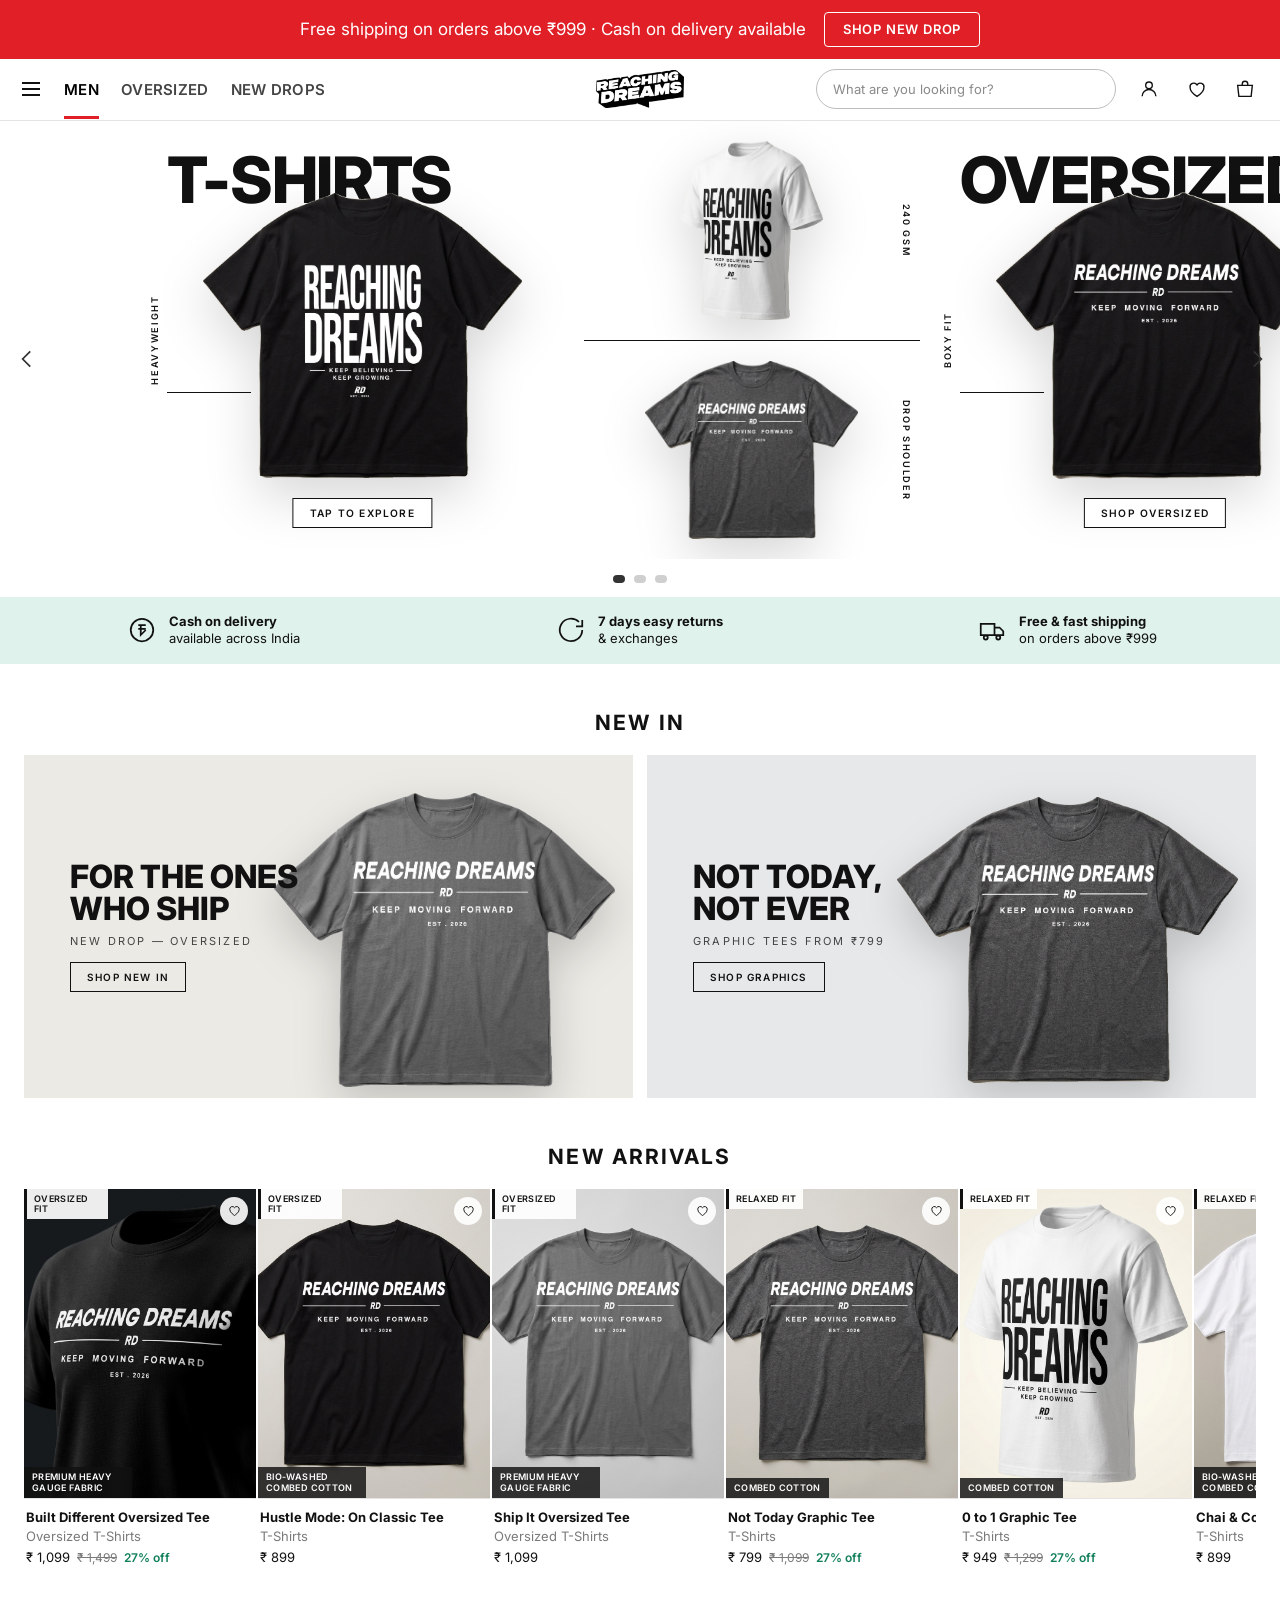
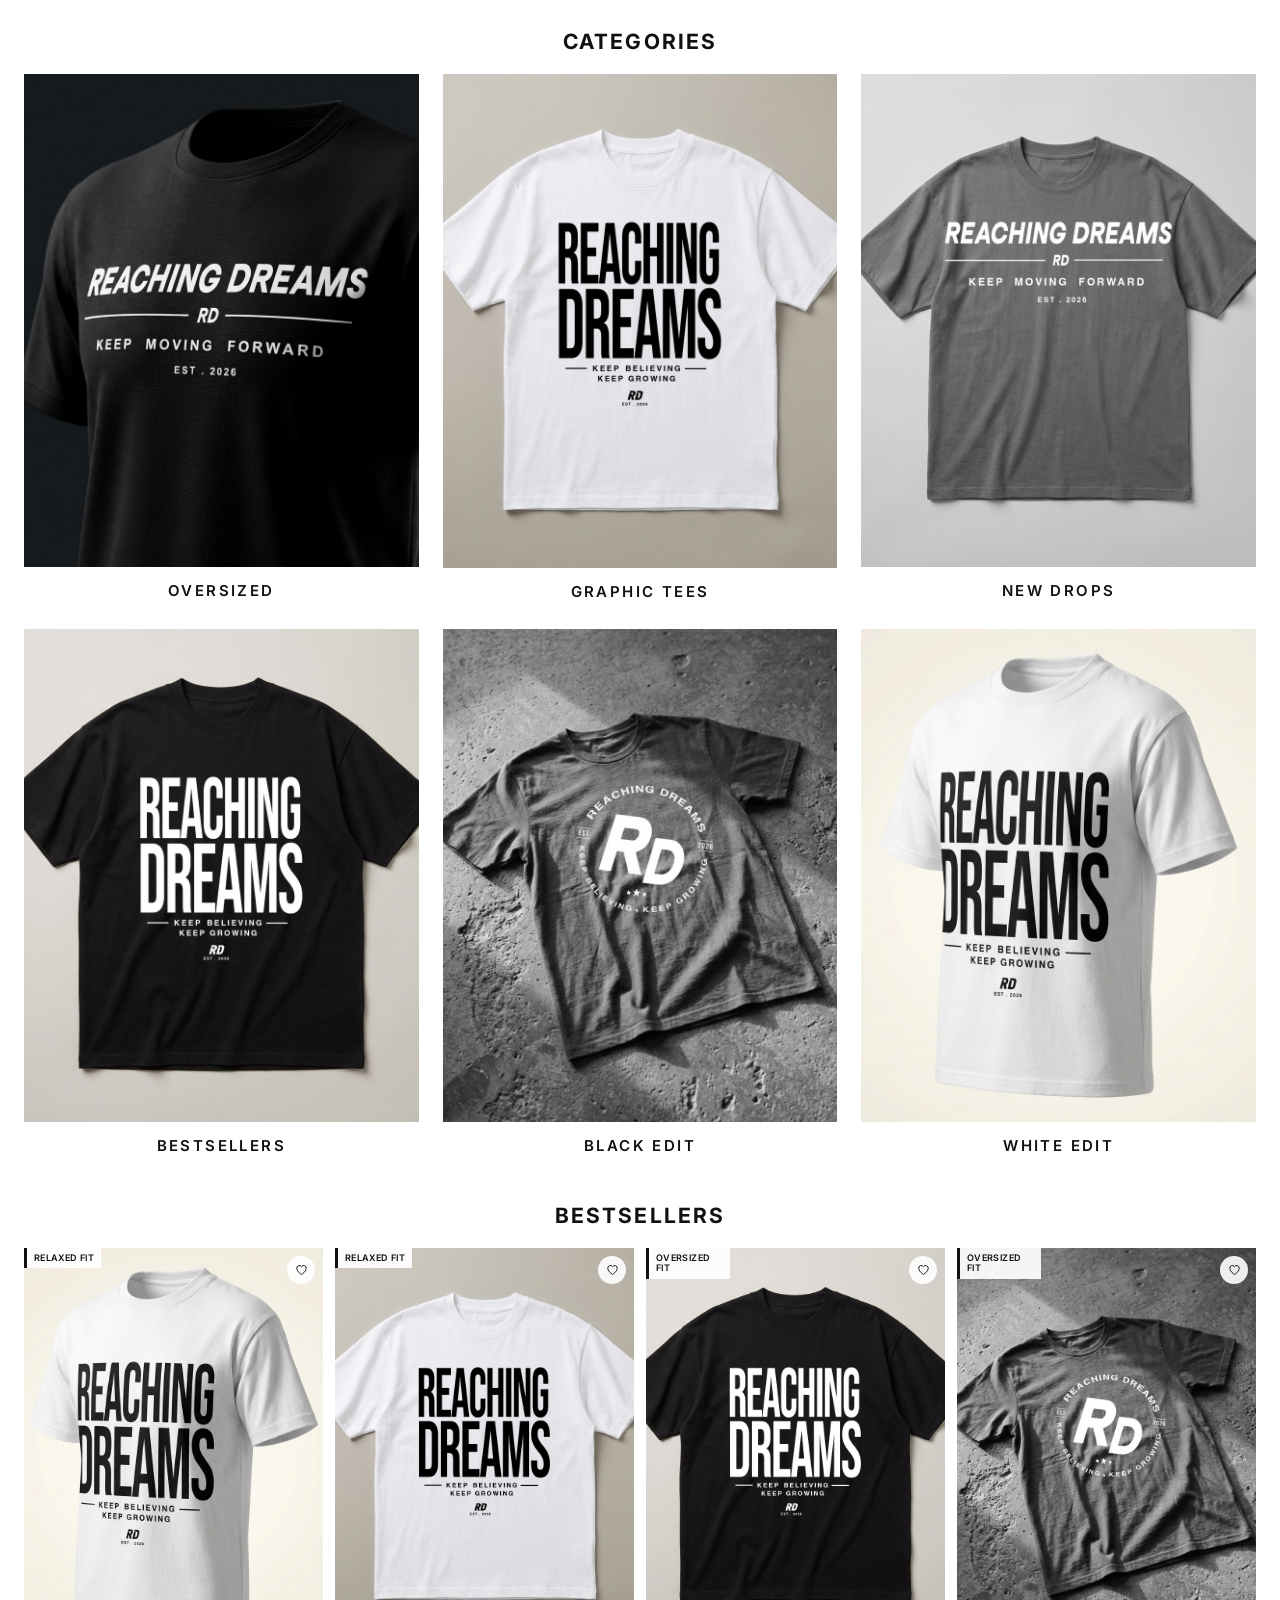
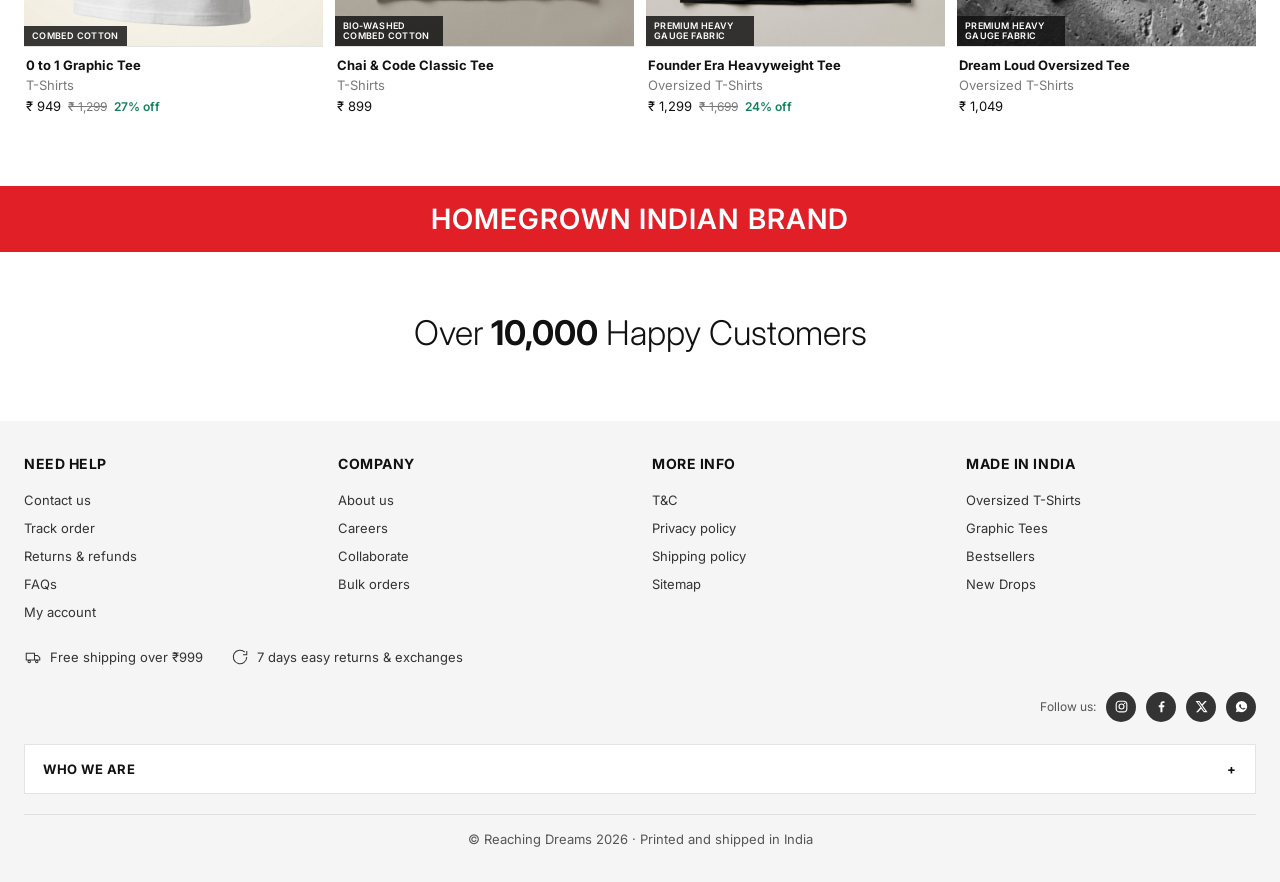
==== commit ca1921df: "Rebuild the hero as a cut-out collage banner Replaces the dark photo-overlay hero with the mobile ba" ====
--- a/index.html
+++ b/index.html
@@ -24,28 +24,63 @@
       <svg viewBox="0 0 24 24" fill="none" stroke="currentColor" stroke-width="1.6"><path d="M9 5l7 7-7 7"/></svg>
     </button>
     <div class="hero-track" id="hero">
-      <a class="hero-slide" href="collection.html?tag=new-drops">
-        <img src="assets/products/dream-loud-oversized-tee-1.jpg" alt="Dream Loud oversized tee">
-        <span class="hero-copy">
-          <span class="kicker">All new drop</span>
-          <h2>Dream<br>Loud</h2>
-          <span class="cta">Shop new in</span>
+      <a class="hero-slide" href="collection.html">
+        <span class="cell big">
+          <span class="vlabel left">Heavyweight</span>
+          <span class="collage-title">T-Shirts</span>
+          <img src="assets/cutouts/founder-era-heavyweight-tee.png" alt="Founder Era heavyweight tee">
+          <span class="rule"></span>
+          <span class="explore">Tap to explore</span>
+        </span>
+        <span class="col-right">
+          <span class="cell">
+            <img src="assets/cutouts/0-to-1-graphic-tee.png" alt="0 to 1 graphic tee">
+            <span class="vlabel right">240 GSM</span>
+          </span>
+          <span class="cell">
+            <img src="assets/cutouts/not-today-graphic-tee.png" alt="Not Today graphic tee">
+            <span class="vlabel right">Drop shoulder</span>
+          </span>
         </span>
       </a>
+
       <a class="hero-slide" href="collection.html?tag=oversized">
-        <img src="assets/products/founder-era-heavyweight-tee-1.jpg" alt="Founder Era heavyweight tee">
-        <span class="hero-copy">
-          <span class="kicker">240 GSM heavyweight</span>
-          <h2>Oversized<br>Fit</h2>
-          <span class="cta">Tap to explore</span>
+        <span class="cell big">
+          <span class="vlabel left">Boxy fit</span>
+          <span class="collage-title">Oversized</span>
+          <img src="assets/cutouts/hustle-mode-on-classic-tee.png" alt="Hustle Mode oversized tee">
+          <span class="rule"></span>
+          <span class="explore">Shop oversized</span>
+        </span>
+        <span class="col-right">
+          <span class="cell">
+            <img src="assets/cutouts/ship-it-oversized-tee.png" alt="Ship It oversized tee">
+            <span class="vlabel right">240 GSM</span>
+          </span>
+          <span class="cell">
+            <img src="assets/cutouts/dream-loud-oversized-tee.png" alt="Dream Loud oversized tee">
+            <span class="vlabel right">New drop</span>
+          </span>
         </span>
       </a>
-      <a class="hero-slide" href="collection.html?tag=bestsellers">
-        <img src="assets/products/0-to-1-graphic-tee-1.jpg" alt="0 to 1 graphic tee">
-        <span class="hero-copy">
-          <span class="kicker">Most wanted</span>
-          <h2>Best<br>Sellers</h2>
-          <span class="cta">Shop the top 8</span>
+
+      <a class="hero-slide" href="collection.html?tag=graphic">
+        <span class="cell big">
+          <span class="vlabel left">Screen print</span>
+          <span class="collage-title">Graphic Tees</span>
+          <img src="assets/cutouts/chai-code-classic-tee.png" alt="Chai and Code classic tee">
+          <span class="rule"></span>
+          <span class="explore">From ₹799</span>
+        </span>
+        <span class="col-right">
+          <span class="cell">
+            <img src="assets/cutouts/0-to-1-graphic-tee.png" alt="0 to 1 graphic tee">
+            <span class="vlabel right">Combed cotton</span>
+          </span>
+          <span class="cell">
+            <img src="assets/cutouts/not-today-graphic-tee.png" alt="Not Today graphic tee">
+            <span class="vlabel right">Bestseller</span>
+          </span>
         </span>
       </a>
     </div>
@@ -70,18 +105,20 @@
   <div class="wrap">
     <h2 class="section-head">New In</h2>
     <div class="banners">
-      <a class="banner" href="collection.html?tag=new-drops">
-        <img src="assets/products/ship-it-oversized-tee-1.jpg" alt="">
+      <a class="banner" href="collection.html?tag=new-drops" style="--tint:#eceae5">
+        <img src="assets/cutouts/ship-it-oversized-tee.png" alt="Ship It oversized tee">
         <div>
           <h3>For the ones<br>who ship</h3>
           <p>New drop — oversized</p>
+          <span class="go">Shop new in</span>
         </div>
       </a>
-      <a class="banner" href="collection.html?tag=graphic">
-        <img src="assets/products/not-today-graphic-tee-1.jpg" alt="">
+      <a class="banner" href="collection.html?tag=graphic" style="--tint:#e6e8ea">
+        <img src="assets/cutouts/not-today-graphic-tee.png" alt="Not Today graphic tee">
         <div>
           <h3>Not today,<br>not ever</h3>
           <p>Graphic tees from ₹799</p>
+          <span class="go">Shop graphics</span>
         </div>
       </a>
     </div>
--- a/styles.css
+++ b/styles.css
@@ -149,47 +149,118 @@
   scroll-snap-type: x mandatory;
   scroll-behavior: smooth;
   scrollbar-width: none;
+  align-items: flex-start;
   padding: 0 11%;
 }
 .hero-track::-webkit-scrollbar { display: none; }
+/* collage slide: cut-out tees on white, oversized display type behind them,
+   rotated edge labels and hairline rules — the mobile banner pattern */
 .hero-slide {
   position: relative;
   flex: 0 0 78%;
   scroll-snap-align: center;
-  aspect-ratio: 21 / 9;
+  aspect-ratio: 16 / 9;
   overflow: hidden;
+  background: #fff;
+  display: grid;
+  grid-template-columns: 1.32fr 1fr;
+  grid-template-rows: minmax(0, 1fr);
+}
+.hero-slide .cell {
+  position: relative;
+  display: grid;
+  place-items: center;
+  overflow: hidden;
+  min-width: 0;
+}
+.hero-slide .col-right { display: grid; grid-template-rows: minmax(0, 1fr) minmax(0, 1fr); min-width: 0; }
+.hero-slide .col-right .cell + .cell { border-top: 1px solid #111; }
+/* absolute insets, not percentage max-height: a nested grid row is not a
+   definite height, so % max-height on the image silently fails to resolve */
+.hero-slide img {
+  position: absolute;
+  top: 9%;
+  left: 10%;
+  width: 80%;
+  height: 82%;
+  max-width: none;
+  object-fit: contain;
+  z-index: 2;
+  filter: drop-shadow(0 18px 26px rgba(0, 0, 0, .16));
+}
+.cell.big img { top: 16%; left: 14%; width: 72%; height: 66%; }
+
+.collage-title {
+  position: absolute;
+  top: 7%;
+  left: 6%;
+  z-index: 1;
+  font-size: clamp(28px, 5vw, 74px);
+  line-height: .86;
+  font-weight: 800;
+  letter-spacing: -.02em;
+  text-transform: uppercase;
+  color: #111;
+}
+.vlabel {
+  position: absolute;
+  top: 50%;
+  z-index: 3;
+  writing-mode: vertical-rl;
+  font-size: clamp(8px, .72vw, 11px);
+  font-weight: 600;
+  letter-spacing: .18em;
+  text-transform: uppercase;
+  color: #111;
+}
+.vlabel.left { left: 8px; transform: translateY(-50%) rotate(180deg); }
+.vlabel.right { right: 8px; transform: translateY(-50%); }
+.hero-slide .rule {
+  position: absolute;
+  left: 6%;
+  top: 62%;
+  width: 84px;
+  height: 1px;
   background: #111;
-}
-.hero-slide img { width: 100%; height: 100%; object-fit: cover; object-position: center 35%; }
-.hero-copy {
-  position: absolute;
-  inset: 0;
+  z-index: 1;
+}
+.explore {
+  position: absolute;
+  bottom: 7%;
+  left: 50%;
+  transform: translateX(-50%);
+  z-index: 3;
+  padding: 8px 16px;
+  border: 1px solid #111;
+  background: #fff;
+  font-size: clamp(9px, .8vw, 12px);
+  font-weight: 600;
+  letter-spacing: .12em;
+  text-transform: uppercase;
+  white-space: nowrap;
+}
+
+/* announcement bar */
+.announce {
+  background: var(--accent);
+  color: #fff;
   display: flex;
-  flex-direction: column;
+  align-items: center;
   justify-content: center;
-  gap: 10px;
-  padding: 0 clamp(24px, 6vw, 80px);
-  color: #fff;
-  background: linear-gradient(90deg, rgba(0, 0, 0, .68) 0%, rgba(0, 0, 0, .25) 55%, rgba(0, 0, 0, 0) 100%);
-}
-.hero-copy .kicker { font-size: 12px; letter-spacing: .22em; text-transform: uppercase; opacity: .85; }
-.hero-copy h2 {
-  margin: 0;
-  font-size: clamp(26px, 4vw, 54px);
-  line-height: .98;
-  letter-spacing: -.01em;
-  text-transform: uppercase;
-  font-weight: 800;
-}
-.hero-copy .cta {
-  align-self: flex-start;
-  margin-top: 8px;
-  padding: 11px 26px;
-  background: #fff;
-  color: #111;
-  font-size: 12px;
-  font-weight: 700;
-  letter-spacing: .16em;
+  gap: 18px;
+  padding: 12px 16px;
+  font-size: clamp(13px, 1.4vw, 17px);
+  line-height: 1.3;
+  text-align: center;
+}
+.announce a {
+  flex: none;
+  padding: 8px 18px;
+  border: 1px solid #fff;
+  border-radius: 4px;
+  font-size: 13px;
+  font-weight: 600;
+  letter-spacing: .06em;
   text-transform: uppercase;
 }
 
@@ -343,20 +414,46 @@
 /* ---------- banner rail ---------- */
 
 .banners { display: grid; grid-template-columns: repeat(2, 1fr); gap: 14px; }
-.banner { position: relative; aspect-ratio: 16 / 9; overflow: hidden; background: #111; }
-.banner img { width: 100%; height: 100%; object-fit: cover; }
+.banner {
+  position: relative;
+  aspect-ratio: 16 / 9;
+  overflow: hidden;
+  background: var(--tint, #f2f2f2);
+  display: flex;
+  align-items: center;
+}
+.banner img {
+  position: absolute;
+  right: 3%;
+  bottom: 0;
+  height: 92%;
+  width: auto;
+  max-width: 56%;
+  object-fit: contain;
+  filter: drop-shadow(0 16px 22px rgba(0, 0, 0, .18));
+}
 .banner div {
-  position: absolute;
-  inset: 0;
-  background: linear-gradient(90deg, rgba(0, 0, 0, .72) 0%, rgba(0, 0, 0, .3) 60%, rgba(0, 0, 0, .05) 100%);
+  position: relative;
+  z-index: 2;
   display: flex;
   flex-direction: column;
   justify-content: center;
-  padding: 0 40px;
-  color: #fff;
-}
-.banner h3 { margin: 0; font-size: clamp(20px, 2.6vw, 34px); line-height: 1; text-transform: uppercase; font-weight: 800; }
-.banner p { margin: 8px 0 0; font-size: 11px; letter-spacing: .22em; text-transform: uppercase; }
+  padding: 0 clamp(20px, 4vw, 46px);
+  color: #111;
+  max-width: 58%;
+}
+.banner h3 { margin: 0; font-size: clamp(19px, 2.5vw, 34px); line-height: 1; text-transform: uppercase; font-weight: 800; }
+.banner p { margin: 9px 0 0; font-size: 11px; letter-spacing: .2em; text-transform: uppercase; color: #444; }
+.banner .go {
+  margin-top: 14px;
+  align-self: flex-start;
+  padding: 8px 16px;
+  border: 1px solid #111;
+  font-size: 10px;
+  font-weight: 600;
+  letter-spacing: .12em;
+  text-transform: uppercase;
+}
 
 /* ---------- brand band ---------- */
 
@@ -503,14 +600,41 @@
 
 @media (max-width: 1000px) {
   :root { --pad: 14px; }
-  .header { grid-template-columns: auto 1fr auto; }
-  .tabs, .search { display: none; }
-  .brand { justify-self: center; }
+  .header {
+    height: auto;
+    grid-template-columns: auto 1fr auto;
+    grid-template-rows: var(--header-h) auto;
+    padding: 0 14px;
+    row-gap: 0;
+  }
+  .search { display: none; }
+  .header-left { display: contents; }
+  .burger { grid-row: 1; grid-column: 1; align-self: center; }
+  .brand { grid-row: 1; grid-column: 2; justify-self: center; }
+  .header-right { grid-row: 1; grid-column: 3; }
+  .tabs {
+    grid-row: 2;
+    grid-column: 1 / -1;
+    margin: 0 -14px;
+    border-top: 1px solid var(--line);
+    gap: 0;
+  }
+  .tabs a { flex: 1; text-align: center; padding: 13px 0 10px; }
+  .announce { flex-direction: column; gap: 10px; padding: 12px 16px 14px; }
+  .announce a { align-self: center; }
   .grid { grid-template-columns: repeat(2, 1fr); }
   .cats { grid-template-columns: repeat(2, 1fr); gap: 18px 12px; }
   .banners { grid-template-columns: 1fr; }
   .hero-track { padding: 0 6px; }
-  .hero-slide { flex-basis: 96%; aspect-ratio: 16 / 10; }
+  .hero-slide { flex-basis: 97%; aspect-ratio: 7 / 8; grid-template-columns: 1.15fr 1fr; }
+  .car-arrow { display: none; }
+  .cell.big img { top: 20%; left: 5%; width: 90%; height: 56%; }
+  .banner { aspect-ratio: 16 / 10; }
+  .banner div { max-width: 58%; }
+  .banner img { max-width: 44%; height: 84%; }
+  .collage-title { font-size: clamp(30px, 9vw, 60px); }
+  .vlabel { font-size: 10px; }
+  .explore { font-size: 10px; }
   .usp { grid-template-columns: 1fr; }
   .usp div { justify-content: flex-start; padding: 11px 16px; }
   .footer-cols { grid-template-columns: repeat(2, 1fr); }
